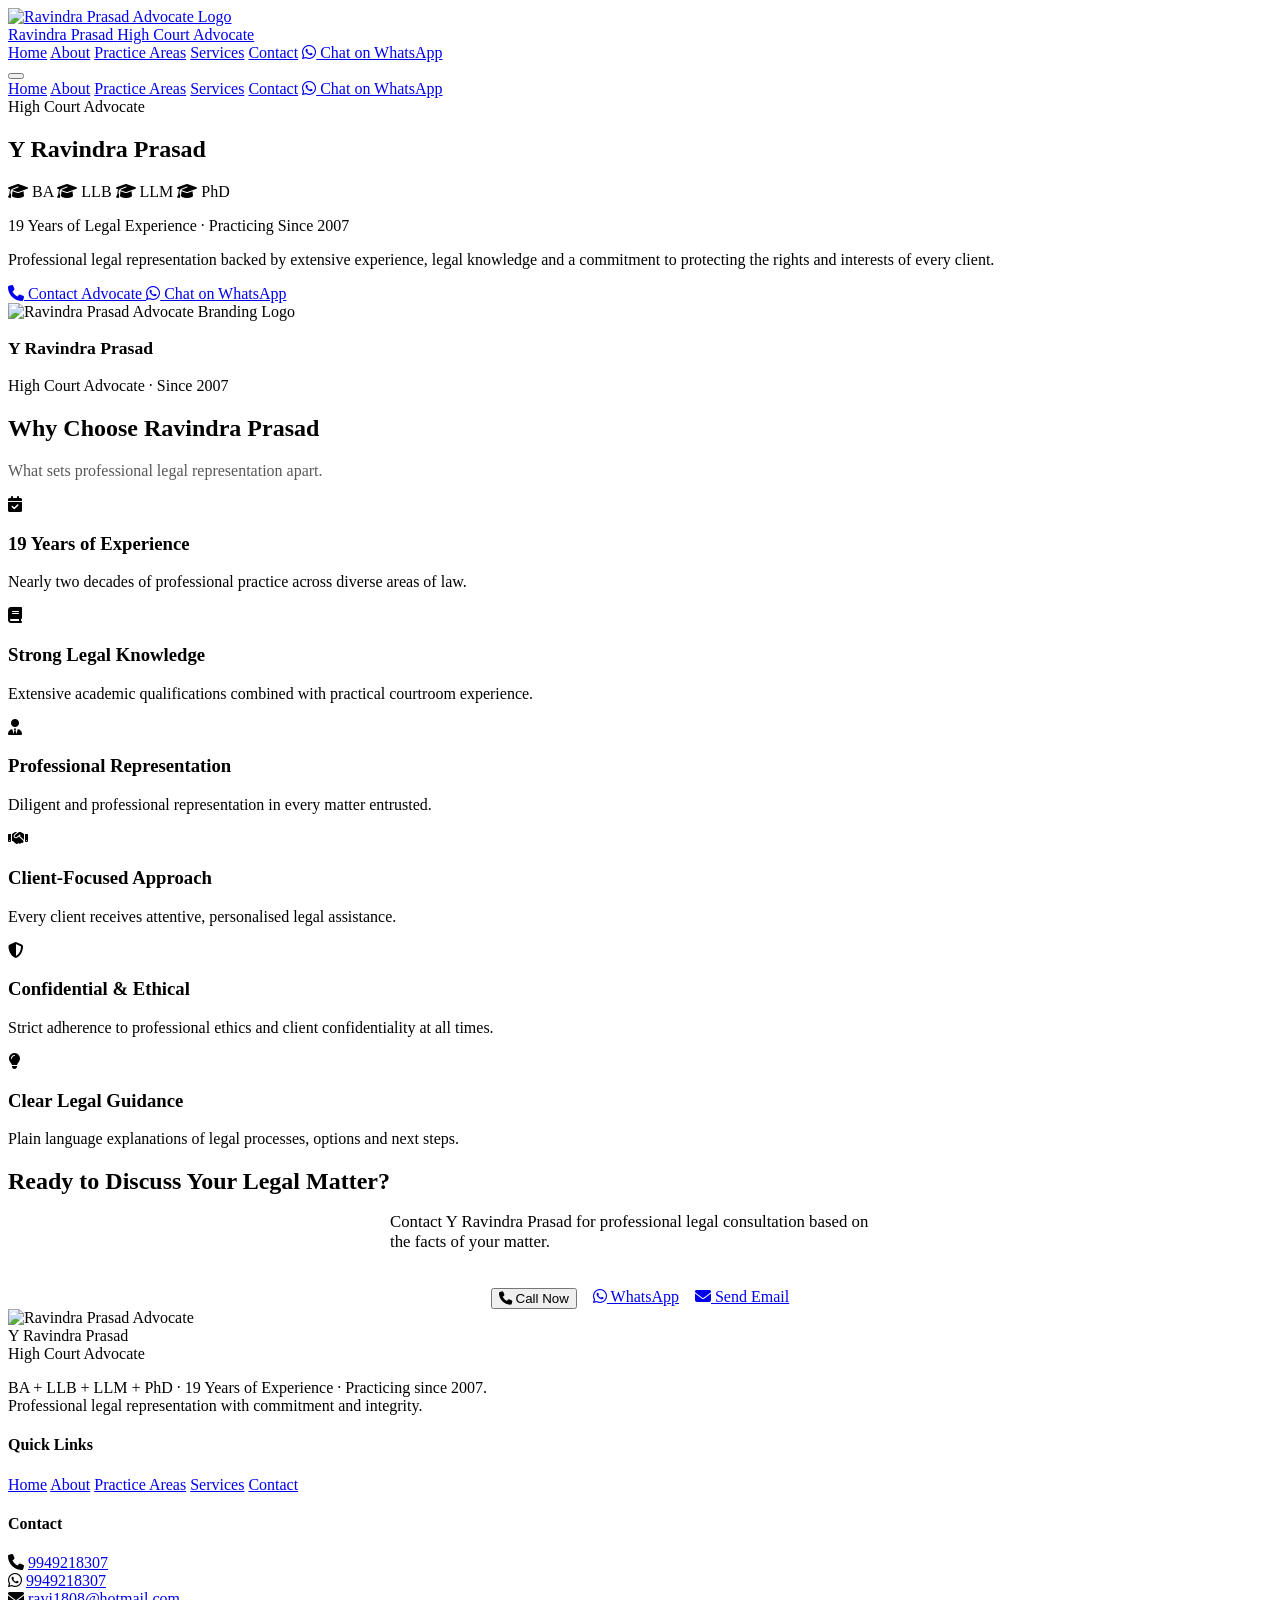
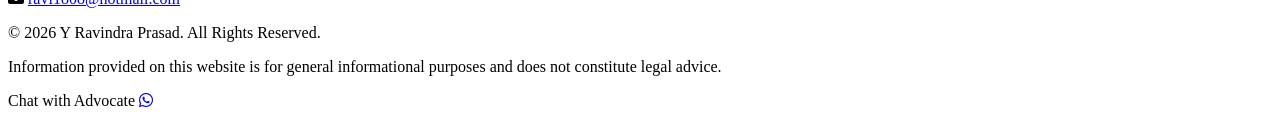
==== index.html @ c6a54601 "Add files via upload 1st build" ====
﻿<!DOCTYPE html>
<html lang="en">
<head>
    <meta charset="UTF-8">
    <meta name="viewport" content="width=device-width, initial-scale=1.0">
    <meta name="description" content="Y Ravindra Prasad, High Court Advocate with 19 years of legal experience and qualifications BA, LLB, LLM and PhD. Professional legal representation in Hyderabad.">
    <meta name="keywords" content="High Court Advocate, Ravindra Prasad, Legal Services, Hyderabad Advocate, LLM PhD Advocate">
    <meta property="og:title" content="Y Ravindra Prasad | High Court Advocate">
    <meta property="og:description" content="19 years of professional legal experience. BA + LLB + LLM + PhD. Practicing since 2007.">
    <meta property="og:type" content="website">
    <meta name="robots" content="index, follow">
    <link rel="canonical" href="/">
    <title>Y Ravindra Prasad | High Court Advocate</title>
    <!-- Font Awesome -->
    <link rel="stylesheet" href="https://cdnjs.cloudflare.com/ajax/libs/font-awesome/6.5.0/css/all.min.css" crossorigin="anonymous">
    <!-- Site CSS -->
    <link rel="stylesheet" href="css/site.css">
    <link rel="stylesheet" href="css/responsive.css">
</head>
<body>

<!-- ══ HEADER ══════════════════════════════════════════════════ -->
<header id="site-header" role="banner">
    <div class="header-inner">
        <a href="index.html" class="header-logo" aria-label="Ravindra Prasad Advocate Home">
            <img src="images/logo.jpg" alt="Ravindra Prasad Advocate Logo" width="52" height="52">
            <div class="header-logo-text">
                <span class="header-logo-name">Ravindra Prasad</span>
                <span class="header-logo-title">High Court Advocate</span>
            </div>
        </a>

        <nav class="header-nav" role="navigation" aria-label="Main navigation">
            <a href="index.html"          class="nav-link" id="nav-home">Home</a>
            <a href="about.html"          class="nav-link" id="nav-about">About</a>
            <a href="practice-areas.html" class="nav-link" id="nav-practice">Practice Areas</a>
            <a href="services.html"       class="nav-link" id="nav-services">Services</a>
            <a href="contact.html"        class="nav-link" id="nav-contact">Contact</a>
            <a href="https://wa.me/919949218307?text=Hello%20Y%20Ravindra%20Prasad%2C%20I%20would%20like%20to%20discuss%20a%20legal%20matter."
               target="_blank" rel="noopener noreferrer"
               class="btn-whatsapp-nav" aria-label="Chat on WhatsApp">
                <i class="fab fa-whatsapp" aria-hidden="true"></i> Chat on WhatsApp
            </a>
        </nav>

        <button class="hamburger" id="hamburger-btn" aria-label="Toggle mobile menu" aria-expanded="false" aria-controls="mobile-nav">
            <span></span><span></span><span></span>
        </button>
    </div>

    <nav id="mobile-nav" class="mobile-nav" aria-label="Mobile navigation" aria-hidden="true">
        <a href="index.html"          class="nav-link">Home</a>
        <a href="about.html"          class="nav-link">About</a>
        <a href="practice-areas.html" class="nav-link">Practice Areas</a>
        <a href="services.html"       class="nav-link">Services</a>
        <a href="contact.html"        class="nav-link">Contact</a>
        <a href="https://wa.me/919949218307?text=Hello%20Y%20Ravindra%20Prasad%2C%20I%20would%20like%20to%20discuss%20a%20legal%20matter."
           target="_blank" rel="noopener noreferrer"
           class="btn-whatsapp-nav" aria-label="Chat on WhatsApp">
            <i class="fab fa-whatsapp" aria-hidden="true"></i> Chat on WhatsApp
        </a>
    </nav>
</header>

<!-- ══ HERO ════════════════════════════════════════════════════ -->
<main>
<section id="hero" aria-labelledby="hero-heading">
    <div class="container">
        <div class="hero-inner">
            <!-- Left Content -->
            <div class="hero-content">
                <div class="hero-label" aria-hidden="true">
                    High Court Advocate
                </div>
                <h1 id="hero-heading" class="hero-name">
                    Y <span>Ravindra</span> Prasad
                </h1>
                <div class="hero-badges">
                    <span class="qual-badge"><i class="fa fa-graduation-cap" aria-hidden="true"></i> BA</span>
                    <span class="qual-badge"><i class="fa fa-graduation-cap" aria-hidden="true"></i> LLB</span>
                    <span class="qual-badge"><i class="fa fa-graduation-cap" aria-hidden="true"></i> LLM</span>
                    <span class="qual-badge"><i class="fa fa-graduation-cap" aria-hidden="true"></i> PhD</span>
                </div>
                <p class="hero-exp">19 Years of Legal Experience · Practicing Since 2007</p>
                <p class="hero-desc">
                    Professional legal representation backed by extensive experience, legal knowledge
                    and a commitment to protecting the rights and interests of every client.
                </p>
                <div class="hero-actions">
                    <a href="contact.html" class="btn btn-gold" id="hero-contact-btn">
                        <i class="fa fa-phone" aria-hidden="true"></i> Contact Advocate
                    </a>
                    <a href="https://wa.me/919949218307?text=Hello%20Y%20Ravindra%20Prasad%2C%20I%20would%20like%20to%20discuss%20a%20legal%20matter."
                       target="_blank" rel="noopener noreferrer"
                       class="btn btn-whatsapp" id="hero-wa-btn"
                       aria-label="Chat with advocate on WhatsApp">
                        <i class="fab fa-whatsapp" aria-hidden="true"></i> Chat on WhatsApp
                    </a>
                </div>
            </div>

            <!-- Right Logo Card -->
            <div class="hero-logo-card" aria-hidden="true">
                <img src="images/logo.jpg" alt="Ravindra Prasad Advocate Branding Logo" width="300" height="300">
                <p class="text-gold" style="font-family:var(--font-heading);font-size:1.1rem;font-weight:600;">Y Ravindra Prasad</p>
                <p class="hero-logo-since">High Court Advocate · Since 2007</p>
            </div>
        </div>
    </div>
</section>

<!-- ══ WHY CHOOSE ══════════════════════════════════════════════ -->
<section class="section section-navy" aria-labelledby="why-heading-home">
    <div class="container">
        <div class="section-header fade-up">
            <h2 id="why-heading-home" class="text-gold">Why Choose Ravindra Prasad</h2>
            <div class="gold-line"></div>
            <p class="text-white" style="opacity:0.65;">What sets professional legal representation apart.</p>
        </div>
        <div class="why-grid">
            <div class="why-item fade-up">
                <div class="why-icon"><i class="fa fa-calendar-check" aria-hidden="true"></i></div>
                <h3 class="why-title">19 Years of Experience</h3>
                <p class="why-desc">Nearly two decades of professional practice across diverse areas of law.</p>
            </div>
            <div class="why-item fade-up">
                <div class="why-icon"><i class="fa fa-book" aria-hidden="true"></i></div>
                <h3 class="why-title">Strong Legal Knowledge</h3>
                <p class="why-desc">Extensive academic qualifications combined with practical courtroom experience.</p>
            </div>
            <div class="why-item fade-up">
                <div class="why-icon"><i class="fa fa-user-tie" aria-hidden="true"></i></div>
                <h3 class="why-title">Professional Representation</h3>
                <p class="why-desc">Diligent and professional representation in every matter entrusted.</p>
            </div>
            <div class="why-item fade-up">
                <div class="why-icon"><i class="fa fa-handshake" aria-hidden="true"></i></div>
                <h3 class="why-title">Client-Focused Approach</h3>
                <p class="why-desc">Every client receives attentive, personalised legal assistance.</p>
            </div>
            <div class="why-item fade-up">
                <div class="why-icon"><i class="fa fa-shield-halved" aria-hidden="true"></i></div>
                <h3 class="why-title">Confidential & Ethical</h3>
                <p class="why-desc">Strict adherence to professional ethics and client confidentiality at all times.</p>
            </div>
            <div class="why-item fade-up">
                <div class="why-icon"><i class="fa fa-lightbulb" aria-hidden="true"></i></div>
                <h3 class="why-title">Clear Legal Guidance</h3>
                <p class="why-desc">Plain language explanations of legal processes, options and next steps.</p>
            </div>
        </div>
    </div>
</section>

<!-- ══ CTA ══════════════════════════════════════════════════════ -->
<section class="section section-white" aria-label="Contact call-to-action">
    <div class="container text-center fade-up">
        <h2 class="heading-lg" style="font-family:var(--font-heading);margin-bottom:16px;">
            Ready to Discuss Your <span class="text-gold">Legal Matter?</span>
        </h2>
        <p style="color:var(--text-muted);font-size:1.05rem;margin-bottom:36px;max-width:500px;margin-left:auto;margin-right:auto;">
            Contact Y Ravindra Prasad for professional legal consultation based on the facts of your matter.
        </p>
        <div style="display:flex;gap:16px;justify-content:center;flex-wrap:wrap;">
            <button class="btn btn-gold" id="home-call-btn" onclick="this.innerHTML='<i class=\'fa fa-phone\' aria-hidden=\'true\'></i> 9949218307'; if(window.innerWidth <= 768) window.location.href='tel:+919949218307';">
                <i class="fa fa-phone" aria-hidden="true"></i> Call Now
            </button>
            <a href="https://wa.me/919949218307?text=Hello%20Y%20Ravindra%20Prasad%2C%20I%20would%20like%20to%20discuss%20a%20legal%20matter."
               target="_blank" rel="noopener noreferrer"
               class="btn btn-whatsapp" id="home-wa-cta-btn" aria-label="WhatsApp the advocate">
                <i class="fab fa-whatsapp" aria-hidden="true"></i> WhatsApp
            </a>
            <a href="mailto:ravi1808@hotmail.com" class="btn btn-outline-gold" id="home-email-btn">
                <i class="fa fa-envelope" aria-hidden="true"></i> Send Email
            </a>
        </div>
    </div>
</section>
</main>

<!-- ══ FOOTER ═══════════════════════════════════════════════════ -->
<footer id="site-footer" role="contentinfo">
    <div class="container">
        <div class="footer-grid">
            <div class="footer-brand">
                <div class="footer-logo">
                    <img src="images/logo.jpg" alt="Ravindra Prasad Advocate" width="48" height="48">
                    <div>
                        <div class="footer-logo-name">Y Ravindra Prasad</div>
                        <div class="footer-logo-title">High Court Advocate</div>
                    </div>
                </div>
                <p class="footer-desc">
                    BA + LLB + LLM + PhD · 19 Years of Experience · Practicing since 2007.<br>
                    Professional legal representation with commitment and integrity.
                </p>
                
            </div>

            

                        <div class="footer-col">
                <h4>Quick Links</h4>
                <nav class="footer-links" aria-label="Footer navigation">
                    <a href="index.html">Home</a>
                    <a href="about.html">About</a>
                    <a href="practice-areas.html">Practice Areas</a>
                    <a href="services.html">Services</a>
                    <a href="contact.html">Contact</a>
                </nav>
            </div>
<div class="footer-col">
                <h4>Contact</h4>
                <div class="footer-contact-items">
                    <div class="footer-contact-item">
                        <i class="fa fa-phone" aria-hidden="true"></i>
                        <a href="tel:+919949218307">9949218307</a>
                    </div>
                    <div class="footer-contact-item">
                        <i class="fab fa-whatsapp" aria-hidden="true"></i>
                        <a href="https://wa.me/919949218307" target="_blank" rel="noopener noreferrer">9949218307</a>
                    </div>
                    <div class="footer-contact-item">
                        <i class="fa fa-envelope" aria-hidden="true"></i>
                        <a href="mailto:ravi1808@hotmail.com">ravi1808@hotmail.com</a>
                    </div>
                </div>
            </div>
        </div>

        <div class="footer-bottom">
            <p class="footer-copy">&copy; 2026 Y Ravindra Prasad. All Rights Reserved.</p>
            <p class="footer-legal">
                Information provided on this website is for general informational purposes and does not constitute legal advice.
            </p>
        </div>
    </div>
</footer>

<!-- ══ FLOATING WHATSAPP ════════════════════════════════════════ -->
<div id="float-wa" aria-label="WhatsApp quick contact">
    <span class="float-wa-tooltip">Chat with Advocate</span>
    <a href="https://wa.me/919949218307?text=Hello%20Y%20Ravindra%20Prasad%2C%20I%20would%20like%20to%20discuss%20a%20legal%20matter."
       target="_blank" rel="noopener noreferrer"
       class="float-wa-btn" id="float-wa-btn"
       aria-label="Open WhatsApp to contact Ravindra Prasad">
        <i class="fab fa-whatsapp" aria-hidden="true"></i>
    </a>
</div>

<!-- Scripts -->
<script src="https://code.jquery.com/jquery-3.7.1.min.js" crossorigin="anonymous"></script>
<script src="js/navigation.js"></script>
<script src="js/site.js"></script>
</body>
</html>
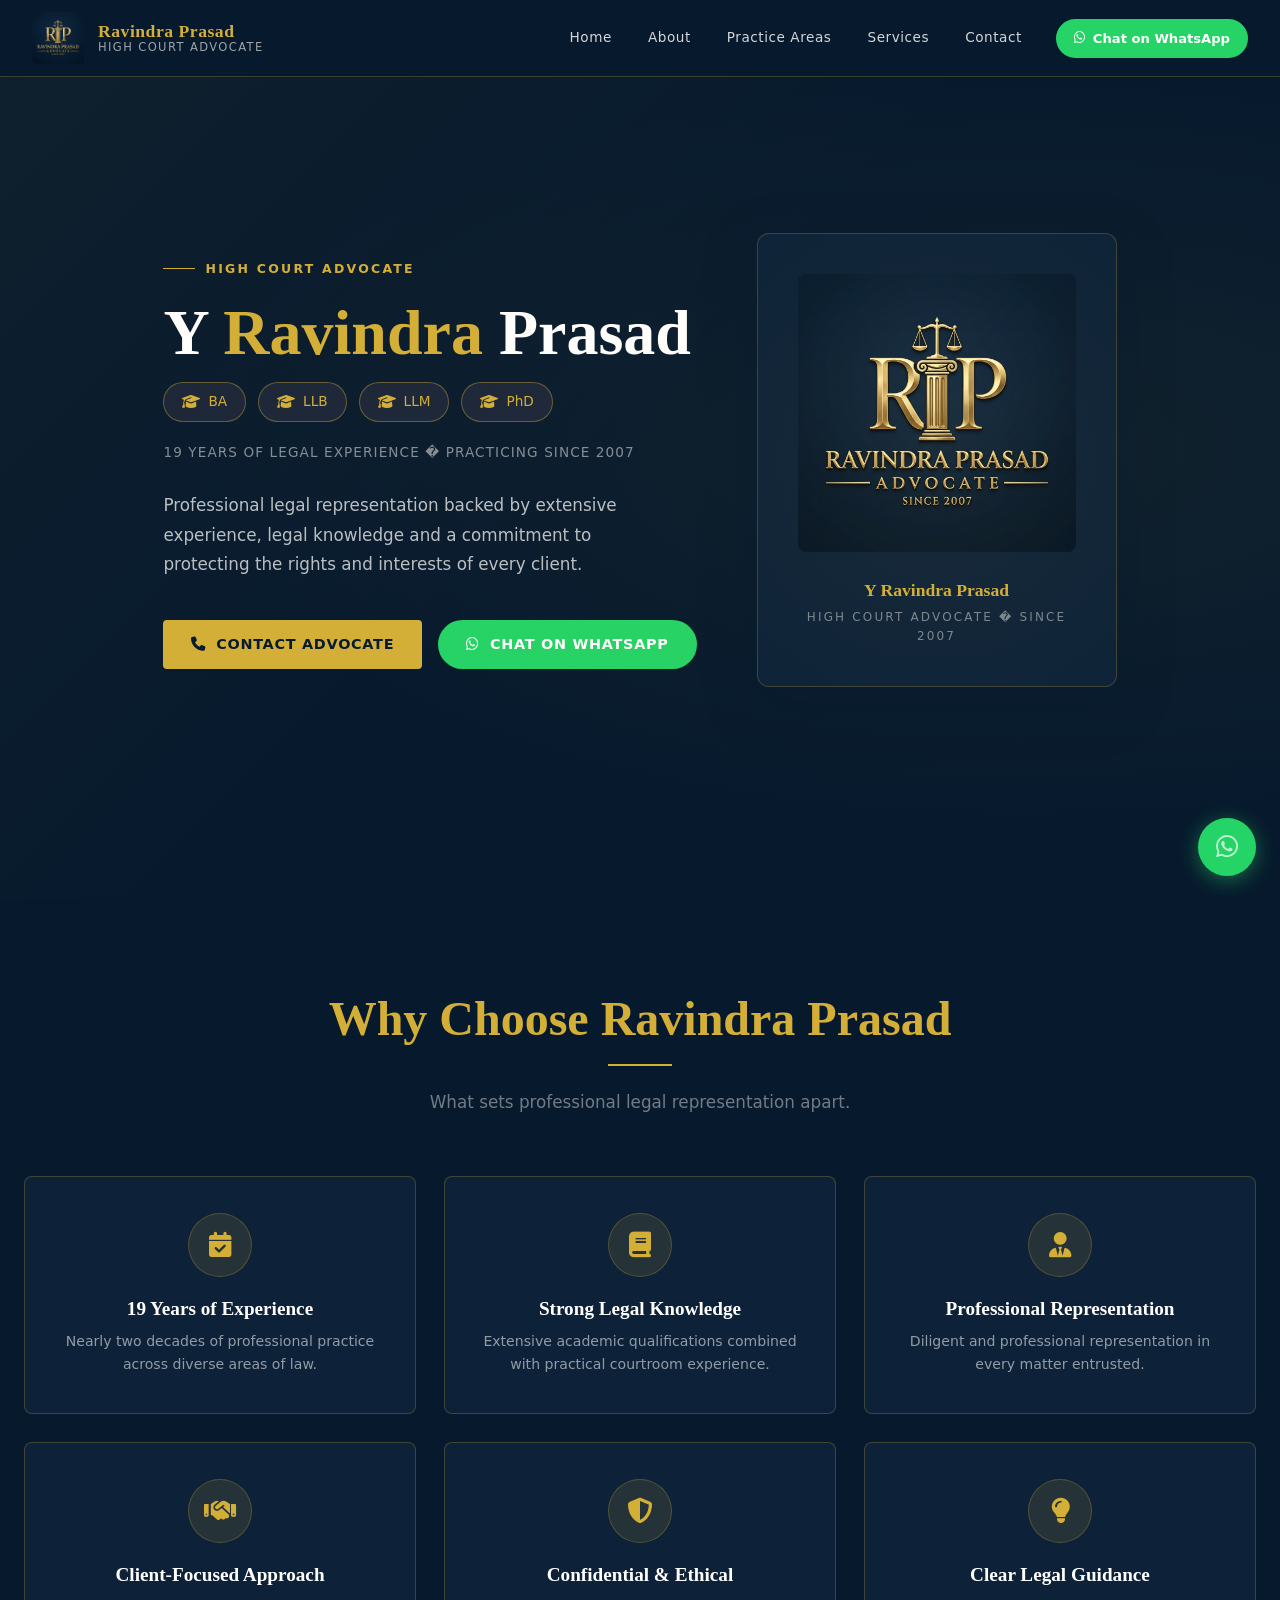
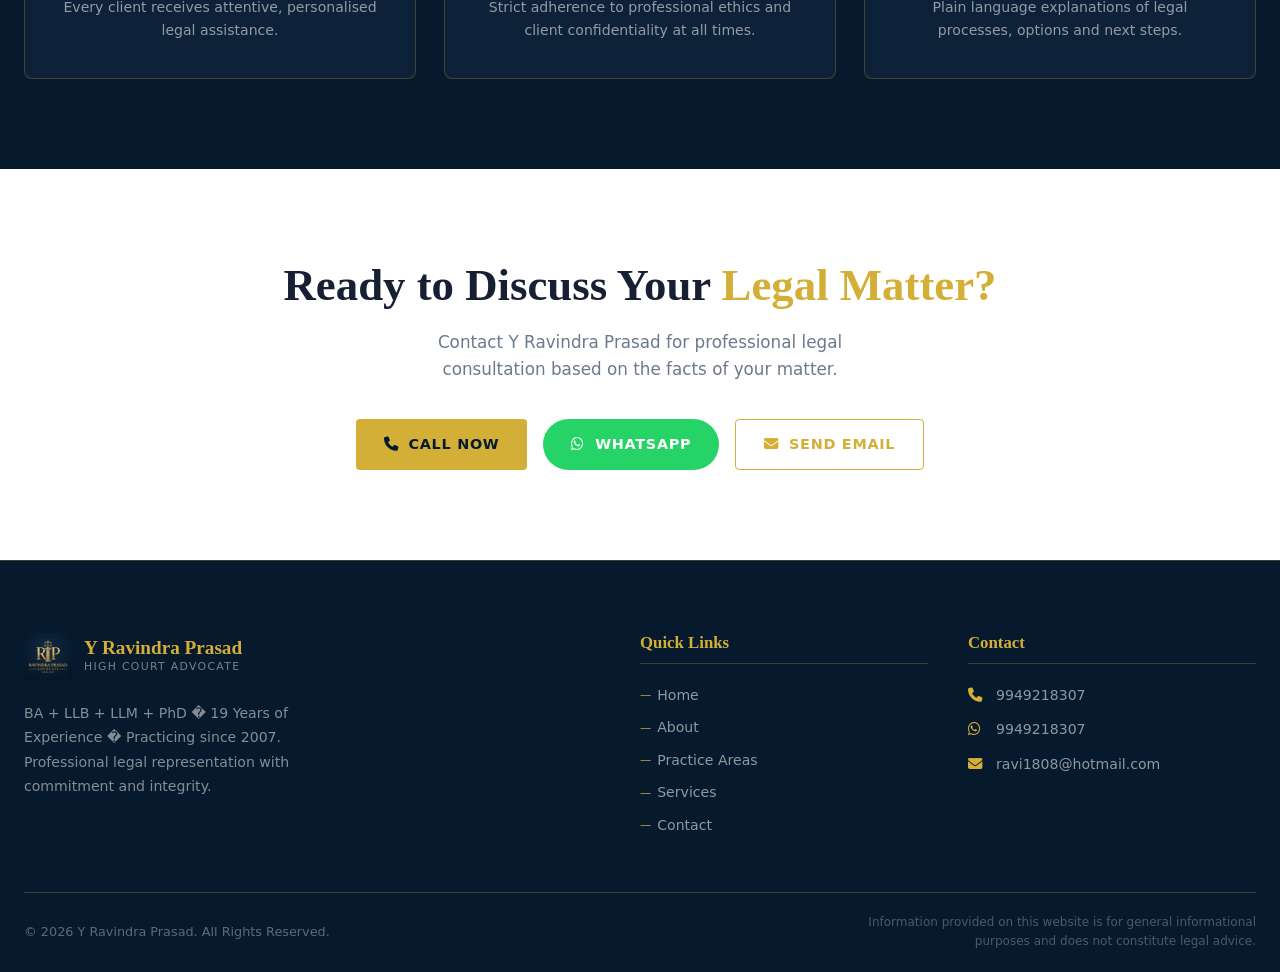
==== commit 7d62b51b: "Add files via upload cleared folder structure" ====
--- a/index.html
+++ b/index.html
@@ -1,4 +1,4 @@
-﻿<!DOCTYPE html>
+<!DOCTYPE html>
 <html lang="en">
 <head>
     <meta charset="UTF-8">
@@ -14,16 +14,16 @@
     <!-- Font Awesome -->
     <link rel="stylesheet" href="https://cdnjs.cloudflare.com/ajax/libs/font-awesome/6.5.0/css/all.min.css" crossorigin="anonymous">
     <!-- Site CSS -->
-    <link rel="stylesheet" href="css/site.css">
-    <link rel="stylesheet" href="css/responsive.css">
+    <link rel="stylesheet" href="./site.css">
+    <link rel="stylesheet" href="./responsive.css">
 </head>
 <body>
 
-<!-- ══ HEADER ══════════════════════════════════════════════════ -->
+<!-- -- HEADER -------------------------------------------------- -->
 <header id="site-header" role="banner">
     <div class="header-inner">
-        <a href="index.html" class="header-logo" aria-label="Ravindra Prasad Advocate Home">
-            <img src="images/logo.jpg" alt="Ravindra Prasad Advocate Logo" width="52" height="52">
+        <a href="./index.html" class="header-logo" aria-label="Ravindra Prasad Advocate Home">
+            <img src="./logo.jpg" alt="Ravindra Prasad Advocate Logo" width="52" height="52">
             <div class="header-logo-text">
                 <span class="header-logo-name">Ravindra Prasad</span>
                 <span class="header-logo-title">High Court Advocate</span>
@@ -31,11 +31,11 @@
         </a>
 
         <nav class="header-nav" role="navigation" aria-label="Main navigation">
-            <a href="index.html"          class="nav-link" id="nav-home">Home</a>
-            <a href="about.html"          class="nav-link" id="nav-about">About</a>
-            <a href="practice-areas.html" class="nav-link" id="nav-practice">Practice Areas</a>
-            <a href="services.html"       class="nav-link" id="nav-services">Services</a>
-            <a href="contact.html"        class="nav-link" id="nav-contact">Contact</a>
+            <a href="./index.html"          class="nav-link" id="nav-home">Home</a>
+            <a href="./about.html"          class="nav-link" id="nav-about">About</a>
+            <a href="./practice-areas.html" class="nav-link" id="nav-practice">Practice Areas</a>
+            <a href="./services.html"       class="nav-link" id="nav-services">Services</a>
+            <a href="./contact.html"        class="nav-link" id="nav-contact">Contact</a>
             <a href="https://wa.me/919949218307?text=Hello%20Y%20Ravindra%20Prasad%2C%20I%20would%20like%20to%20discuss%20a%20legal%20matter."
                target="_blank" rel="noopener noreferrer"
                class="btn-whatsapp-nav" aria-label="Chat on WhatsApp">
@@ -49,11 +49,11 @@
     </div>
 
     <nav id="mobile-nav" class="mobile-nav" aria-label="Mobile navigation" aria-hidden="true">
-        <a href="index.html"          class="nav-link">Home</a>
-        <a href="about.html"          class="nav-link">About</a>
-        <a href="practice-areas.html" class="nav-link">Practice Areas</a>
-        <a href="services.html"       class="nav-link">Services</a>
-        <a href="contact.html"        class="nav-link">Contact</a>
+        <a href="./index.html"          class="nav-link">Home</a>
+        <a href="./about.html"          class="nav-link">About</a>
+        <a href="./practice-areas.html" class="nav-link">Practice Areas</a>
+        <a href="./services.html"       class="nav-link">Services</a>
+        <a href="./contact.html"        class="nav-link">Contact</a>
         <a href="https://wa.me/919949218307?text=Hello%20Y%20Ravindra%20Prasad%2C%20I%20would%20like%20to%20discuss%20a%20legal%20matter."
            target="_blank" rel="noopener noreferrer"
            class="btn-whatsapp-nav" aria-label="Chat on WhatsApp">
@@ -62,7 +62,7 @@
     </nav>
 </header>
 
-<!-- ══ HERO ════════════════════════════════════════════════════ -->
+<!-- -- HERO ---------------------------------------------------- -->
 <main>
 <section id="hero" aria-labelledby="hero-heading">
     <div class="container">
@@ -81,13 +81,13 @@
                     <span class="qual-badge"><i class="fa fa-graduation-cap" aria-hidden="true"></i> LLM</span>
                     <span class="qual-badge"><i class="fa fa-graduation-cap" aria-hidden="true"></i> PhD</span>
                 </div>
-                <p class="hero-exp">19 Years of Legal Experience · Practicing Since 2007</p>
+                <p class="hero-exp">19 Years of Legal Experience � Practicing Since 2007</p>
                 <p class="hero-desc">
                     Professional legal representation backed by extensive experience, legal knowledge
                     and a commitment to protecting the rights and interests of every client.
                 </p>
                 <div class="hero-actions">
-                    <a href="contact.html" class="btn btn-gold" id="hero-contact-btn">
+                    <a href="./contact.html" class="btn btn-gold" id="hero-contact-btn">
                         <i class="fa fa-phone" aria-hidden="true"></i> Contact Advocate
                     </a>
                     <a href="https://wa.me/919949218307?text=Hello%20Y%20Ravindra%20Prasad%2C%20I%20would%20like%20to%20discuss%20a%20legal%20matter."
@@ -101,15 +101,15 @@
 
             <!-- Right Logo Card -->
             <div class="hero-logo-card" aria-hidden="true">
-                <img src="images/logo.jpg" alt="Ravindra Prasad Advocate Branding Logo" width="300" height="300">
+                <img src="./logo.jpg" alt="Ravindra Prasad Advocate Branding Logo" width="300" height="300">
                 <p class="text-gold" style="font-family:var(--font-heading);font-size:1.1rem;font-weight:600;">Y Ravindra Prasad</p>
-                <p class="hero-logo-since">High Court Advocate · Since 2007</p>
+                <p class="hero-logo-since">High Court Advocate � Since 2007</p>
             </div>
         </div>
     </div>
 </section>
 
-<!-- ══ WHY CHOOSE ══════════════════════════════════════════════ -->
+<!-- -- WHY CHOOSE ---------------------------------------------- -->
 <section class="section section-navy" aria-labelledby="why-heading-home">
     <div class="container">
         <div class="section-header fade-up">
@@ -152,7 +152,7 @@
     </div>
 </section>
 
-<!-- ══ CTA ══════════════════════════════════════════════════════ -->
+<!-- -- CTA ------------------------------------------------------ -->
 <section class="section section-white" aria-label="Contact call-to-action">
     <div class="container text-center fade-up">
         <h2 class="heading-lg" style="font-family:var(--font-heading);margin-bottom:16px;">
@@ -178,20 +178,20 @@
 </section>
 </main>
 
-<!-- ══ FOOTER ═══════════════════════════════════════════════════ -->
+<!-- -- FOOTER --------------------------------------------------- -->
 <footer id="site-footer" role="contentinfo">
     <div class="container">
         <div class="footer-grid">
             <div class="footer-brand">
                 <div class="footer-logo">
-                    <img src="images/logo.jpg" alt="Ravindra Prasad Advocate" width="48" height="48">
+                    <img src="./logo.jpg" alt="Ravindra Prasad Advocate" width="48" height="48">
                     <div>
                         <div class="footer-logo-name">Y Ravindra Prasad</div>
                         <div class="footer-logo-title">High Court Advocate</div>
                     </div>
                 </div>
                 <p class="footer-desc">
-                    BA + LLB + LLM + PhD · 19 Years of Experience · Practicing since 2007.<br>
+                    BA + LLB + LLM + PhD � 19 Years of Experience � Practicing since 2007.<br>
                     Professional legal representation with commitment and integrity.
                 </p>
                 
@@ -202,11 +202,11 @@
                         <div class="footer-col">
                 <h4>Quick Links</h4>
                 <nav class="footer-links" aria-label="Footer navigation">
-                    <a href="index.html">Home</a>
-                    <a href="about.html">About</a>
-                    <a href="practice-areas.html">Practice Areas</a>
-                    <a href="services.html">Services</a>
-                    <a href="contact.html">Contact</a>
+                    <a href="./index.html">Home</a>
+                    <a href="./about.html">About</a>
+                    <a href="./practice-areas.html">Practice Areas</a>
+                    <a href="./services.html">Services</a>
+                    <a href="./contact.html">Contact</a>
                 </nav>
             </div>
 <div class="footer-col">
@@ -237,7 +237,7 @@
     </div>
 </footer>
 
-<!-- ══ FLOATING WHATSAPP ════════════════════════════════════════ -->
+<!-- -- FLOATING WHATSAPP ---------------------------------------- -->
 <div id="float-wa" aria-label="WhatsApp quick contact">
     <span class="float-wa-tooltip">Chat with Advocate</span>
     <a href="https://wa.me/919949218307?text=Hello%20Y%20Ravindra%20Prasad%2C%20I%20would%20like%20to%20discuss%20a%20legal%20matter."
@@ -250,7 +250,7 @@
 
 <!-- Scripts -->
 <script src="https://code.jquery.com/jquery-3.7.1.min.js" crossorigin="anonymous"></script>
-<script src="js/navigation.js"></script>
-<script src="js/site.js"></script>
+<script src="./navigation.js"></script>
+<script src="./site.js"></script>
 </body>
 </html>
--- a/site.css
+++ b/site.css
@@ -0,0 +1,1111 @@
+/* ================================================================
+   RAVINDRA PRASAD – HIGH COURT ADVOCATE
+   site.css – Core Design System
+   ================================================================ */
+
+/* ── Google Fonts ─────────────────────────────────────────────── */
+@import url('https://fonts.googleapis.com/css2?family=Cormorant+Garamond:ital,wght@0,300;0,400;0,500;0,600;0,700;1,400;1,600&family=Inter:wght@300;400;500;600;700&display=swap');
+
+/* ── CSS Custom Properties (Design Tokens) ───────────────────── */
+:root {
+    --navy:          #071A2D;
+    --navy-mid:      #0B1F33;
+    --navy-light:    #102A43;
+    --navy-card:     #0D2238;
+    --gold:          #D4AF37;
+    --gold-light:    #E6C766;
+    --gold-dim:      #B8962E;
+    --gold-pale:     rgba(212,175,55,0.12);
+    --white:         #FFFFFF;
+    --off-white:     #F7F8FA;
+    --text-dark:     #172033;
+    --text-mid:      #3A4A5C;
+    --text-muted:    #6B7A8D;
+    --border-gold:   rgba(212,175,55,0.25);
+    --border-light:  rgba(255,255,255,0.08);
+    --shadow-sm:     0 2px 12px rgba(7,26,45,0.15);
+    --shadow-md:     0 8px 32px rgba(7,26,45,0.22);
+    --shadow-lg:     0 16px 56px rgba(7,26,45,0.30);
+    --radius-sm:     4px;
+    --radius-md:     8px;
+    --radius-lg:     12px;
+    --transition:    all 0.3s cubic-bezier(0.4,0,0.2,1);
+    --font-heading:  'Cormorant Garamond', Georgia, serif;
+    --font-body:     'Inter', system-ui, sans-serif;
+}
+
+/* ── Reset & Base ─────────────────────────────────────────────── */
+*, *::before, *::after { box-sizing: border-box; margin: 0; padding: 0; }
+
+html { scroll-behavior: smooth; font-size: 16px; }
+
+body {
+    font-family: var(--font-body);
+    color: var(--text-dark);
+    background: var(--off-white);
+    line-height: 1.6;
+    -webkit-font-smoothing: antialiased;
+}
+
+img { max-width: 100%; height: auto; display: block; }
+a { text-decoration: none; color: inherit; }
+ul { list-style: none; }
+
+/* ── Typography ───────────────────────────────────────────────── */
+h1, h2, h3, h4, h5 { font-family: var(--font-heading); line-height: 1.2; }
+
+.heading-xl  { font-size: clamp(2.2rem, 4.5vw, 3.6rem); font-weight: 600; }
+.heading-lg  { font-size: clamp(1.8rem, 3.5vw, 2.8rem); font-weight: 600; }
+.heading-md  { font-size: clamp(1.4rem, 2.5vw, 2rem);   font-weight: 500; }
+.heading-sm  { font-size: 1.25rem; font-weight: 600; }
+
+.text-gold   { color: var(--gold); }
+.text-white  { color: var(--white); }
+.text-muted  { color: var(--text-muted); }
+.text-center { text-align: center; }
+
+/* ── Section Utilities ────────────────────────────────────────── */
+.section { padding: 90px 0; }
+.section-navy { background: var(--navy); color: var(--white); }
+.section-white { background: var(--white); }
+.section-off  { background: var(--off-white); }
+
+.container {
+    max-width: 1200px;
+    margin: 0 auto;
+    padding: 0 24px;
+}
+
+.section-header {
+    text-align: center;
+    margin-bottom: 60px;
+}
+.section-header h2 {
+    font-family: var(--font-heading);
+    font-size: clamp(2rem, 4vw, 3rem);
+    font-weight: 600;
+}
+.section-header .gold-line {
+    display: inline-block;
+    width: 64px;
+    height: 2px;
+    background: var(--gold);
+    margin: 16px auto;
+}
+.section-header p {
+    font-size: 1.05rem;
+    color: var(--text-muted);
+    max-width: 560px;
+    margin: 0 auto;
+}
+.section-navy .section-header p { color: rgba(255,255,255,0.65); }
+
+/* ── HEADER ───────────────────────────────────────────────────── */
+#site-header {
+    position: fixed;
+    top: 0; left: 0; right: 0;
+    z-index: 1000;
+    background: var(--navy);
+    border-bottom: 1px solid var(--border-gold);
+    transition: var(--transition);
+}
+#site-header.scrolled {
+    background: rgba(7,26,45,0.97);
+    backdrop-filter: blur(12px);
+    box-shadow: var(--shadow-md);
+}
+
+.header-inner {
+    display: flex;
+    align-items: center;
+    justify-content: space-between;
+    height: 76px;
+    padding: 0 32px;
+    max-width: 1280px;
+    margin: 0 auto;
+}
+
+/* Logo */
+.header-logo {
+    display: flex;
+    align-items: center;
+    gap: 14px;
+    text-decoration: none;
+    flex-shrink: 0;
+}
+.header-logo img {
+    height: 52px;
+    width: auto;
+    object-fit: contain;
+    border-radius: var(--radius-sm);
+}
+.header-logo-text { display: flex; flex-direction: column; line-height: 1.1; }
+.header-logo-name {
+    font-family: var(--font-heading);
+    font-size: 1.1rem;
+    font-weight: 600;
+    color: var(--gold);
+    letter-spacing: 0.03em;
+}
+.header-logo-title {
+    font-size: 0.72rem;
+    color: rgba(255,255,255,0.6);
+    letter-spacing: 0.12em;
+    text-transform: uppercase;
+}
+
+/* Navigation */
+.header-nav { display: flex; align-items: center; gap: 8px; }
+.nav-link {
+    font-size: 0.85rem;
+    font-weight: 500;
+    color: rgba(255,255,255,0.82);
+    padding: 8px 14px;
+    border-radius: var(--radius-sm);
+    letter-spacing: 0.04em;
+    transition: var(--transition);
+    position: relative;
+}
+.nav-link::after {
+    content: '';
+    position: absolute;
+    bottom: 2px; left: 14px; right: 14px;
+    height: 1.5px;
+    background: var(--gold);
+    transform: scaleX(0);
+    transition: transform 0.25s ease;
+}
+.nav-link:hover, .nav-link.active { color: var(--gold); }
+.nav-link:hover::after, .nav-link.active::after { transform: scaleX(1); }
+
+/* WhatsApp Button */
+.btn-whatsapp-nav {
+    display: flex;
+    align-items: center;
+    gap: 8px;
+    background: #25D366;
+    color: var(--white);
+    padding: 9px 18px;
+    border-radius: 50px;
+    font-size: 0.82rem;
+    font-weight: 600;
+    margin-left: 12px;
+    transition: var(--transition);
+    white-space: nowrap;
+}
+.btn-whatsapp-nav:hover { background: #20ba58; transform: translateY(-1px); box-shadow: 0 4px 16px rgba(37,211,102,0.4); }
+
+/* Hamburger */
+.hamburger {
+    display: none;
+    flex-direction: column;
+    gap: 5px;
+    cursor: pointer;
+    padding: 8px;
+    background: none;
+    border: none;
+}
+.hamburger span {
+    display: block;
+    width: 24px;
+    height: 2px;
+    background: var(--gold);
+    border-radius: 2px;
+    transition: var(--transition);
+}
+.hamburger.open span:nth-child(1) { transform: rotate(45deg) translate(5px, 5px); }
+.hamburger.open span:nth-child(2) { opacity: 0; }
+.hamburger.open span:nth-child(3) { transform: rotate(-45deg) translate(5px, -5px); }
+
+/* Mobile Nav */
+.mobile-nav {
+    display: none;
+    flex-direction: column;
+    background: var(--navy-mid);
+    padding: 16px 24px 24px;
+    border-top: 1px solid var(--border-gold);
+}
+.mobile-nav.open { display: flex; }
+.mobile-nav .nav-link { padding: 12px 0; border-bottom: 1px solid var(--border-light); border-radius: 0; }
+.mobile-nav .nav-link::after { display: none; }
+.mobile-nav .btn-whatsapp-nav { margin: 16px 0 0; justify-content: center; }
+
+/* Page spacer */
+.page-top { padding-top: 76px; }
+
+/* ── BUTTONS ──────────────────────────────────────────────────── */
+.btn {
+    display: inline-flex;
+    align-items: center;
+    gap: 10px;
+    padding: 13px 28px;
+    border-radius: var(--radius-sm);
+    font-family: var(--font-body);
+    font-size: 0.9rem;
+    font-weight: 600;
+    letter-spacing: 0.05em;
+    text-transform: uppercase;
+    cursor: pointer;
+    border: none;
+    transition: var(--transition);
+}
+.btn-gold {
+    background: var(--gold);
+    color: var(--navy);
+}
+.btn-gold:hover {
+    background: var(--gold-light);
+    transform: translateY(-2px);
+    box-shadow: 0 8px 24px rgba(212,175,55,0.35);
+}
+.btn-outline-gold {
+    background: transparent;
+    color: var(--gold);
+    border: 1.5px solid var(--gold);
+}
+.btn-outline-gold:hover {
+    background: var(--gold-pale);
+    transform: translateY(-2px);
+}
+.btn-outline-white {
+    background: transparent;
+    color: var(--white);
+    border: 1.5px solid rgba(255,255,255,0.5);
+}
+.btn-outline-white:hover {
+    border-color: var(--gold);
+    color: var(--gold);
+}
+.btn-whatsapp {
+    background: #25D366;
+    color: var(--white);
+    border-radius: 50px;
+}
+.btn-whatsapp:hover {
+    background: #20ba58;
+    transform: translateY(-2px);
+    box-shadow: 0 6px 20px rgba(37,211,102,0.4);
+}
+
+/* ── HERO (HOME) ──────────────────────────────────────────────── */
+#hero {
+    background: var(--navy);
+    min-height: 100vh;
+    display: flex;
+    align-items: center;
+    position: relative;
+    overflow: hidden;
+}
+
+/* Subtle gold decorative lines */
+#hero::before {
+    content: '';
+    position: absolute;
+    top: 0; right: 0; bottom: 0; left: 0;
+    background:
+        linear-gradient(135deg, rgba(212,175,55,0.04) 0%, transparent 50%),
+        radial-gradient(ellipse at 80% 50%, rgba(212,175,55,0.05) 0%, transparent 60%);
+    pointer-events: none;
+}
+
+.hero-inner {
+    display: grid;
+    grid-template-columns: 1fr 420px;
+    gap: 80px;
+    align-items: center;
+    padding: 100px 0 80px;
+}
+
+.hero-label {
+    display: inline-flex;
+    align-items: center;
+    gap: 10px;
+    font-size: 0.78rem;
+    font-weight: 600;
+    letter-spacing: 0.18em;
+    text-transform: uppercase;
+    color: var(--gold);
+    margin-bottom: 20px;
+}
+.hero-label::before {
+    content: '';
+    display: block;
+    width: 32px;
+    height: 1.5px;
+    background: var(--gold);
+}
+
+.hero-name {
+    font-family: var(--font-heading);
+    font-size: clamp(2.8rem, 5vw, 4.2rem);
+    font-weight: 700;
+    color: var(--white);
+    line-height: 1.05;
+    margin-bottom: 16px;
+}
+.hero-name span { color: var(--gold); }
+
+.hero-quals {
+    font-family: var(--font-heading);
+    font-size: 1.1rem;
+    color: var(--gold-light);
+    letter-spacing: 0.1em;
+    margin-bottom: 8px;
+}
+
+.hero-exp {
+    font-size: 0.85rem;
+    color: rgba(255,255,255,0.5);
+    letter-spacing: 0.08em;
+    text-transform: uppercase;
+    margin-bottom: 28px;
+}
+
+.hero-desc {
+    font-size: 1.05rem;
+    color: rgba(255,255,255,0.72);
+    max-width: 500px;
+    line-height: 1.75;
+    margin-bottom: 40px;
+}
+
+.hero-actions { display: flex; gap: 16px; flex-wrap: wrap; }
+
+/* Logo Card */
+.hero-logo-card {
+    background: var(--navy-card);
+    border: 1px solid var(--border-gold);
+    border-radius: var(--radius-lg);
+    padding: 40px;
+    text-align: center;
+    box-shadow: var(--shadow-lg);
+    position: relative;
+    overflow: hidden;
+}
+.hero-logo-card::before {
+    content: '';
+    position: absolute;
+    top: -50%;
+    left: -50%;
+    width: 200%;
+    height: 200%;
+    background: radial-gradient(circle, rgba(212,175,55,0.06) 0%, transparent 60%);
+    pointer-events: none;
+}
+.hero-logo-card img {
+    width: 100%;
+    max-width: 300px;
+    margin: 0 auto 24px;
+    border-radius: var(--radius-md);
+}
+.hero-logo-since {
+    font-size: 0.75rem;
+    letter-spacing: 0.18em;
+    text-transform: uppercase;
+    color: rgba(255,255,255,0.45);
+    margin-top: 4px;
+}
+
+/* ── STATS SECTION ────────────────────────────────────────────── */
+#stats { background: var(--gold); padding: 56px 0; }
+.stats-grid {
+    display: grid;
+    grid-template-columns: repeat(5, 1fr);
+    gap: 0;
+}
+.stat-item {
+    text-align: center;
+    padding: 24px 16px;
+    border-right: 1px solid rgba(7,26,45,0.15);
+}
+.stat-item:last-child { border-right: none; }
+.stat-value {
+    font-family: var(--font-heading);
+    font-size: 2.4rem;
+    font-weight: 700;
+    color: var(--navy);
+    line-height: 1;
+    margin-bottom: 6px;
+}
+.stat-label {
+    font-size: 0.78rem;
+    font-weight: 600;
+    color: var(--navy-mid);
+    letter-spacing: 0.1em;
+    text-transform: uppercase;
+}
+.stat-sub {
+    font-size: 0.72rem;
+    color: rgba(7,26,45,0.6);
+    margin-top: 2px;
+}
+
+/* ── PAGE HERO (Inner Pages) ──────────────────────────────────── */
+.page-hero {
+    background: var(--navy);
+    padding: 80px 0 60px;
+    text-align: center;
+    position: relative;
+    overflow: hidden;
+}
+.page-hero::after {
+    content: '';
+    position: absolute;
+    bottom: 0; left: 0; right: 0;
+    height: 1px;
+    background: linear-gradient(to right, transparent, var(--gold), transparent);
+}
+.page-hero h1 {
+    font-family: var(--font-heading);
+    font-size: clamp(2.2rem, 4vw, 3.2rem);
+    color: var(--white);
+    margin-bottom: 12px;
+}
+.page-hero h1 span { color: var(--gold); }
+.page-hero p {
+    color: rgba(255,255,255,0.62);
+    font-size: 1.05rem;
+    max-width: 560px;
+    margin: 0 auto;
+}
+.breadcrumb {
+    display: flex;
+    align-items: center;
+    justify-content: center;
+    gap: 8px;
+    font-size: 0.8rem;
+    color: rgba(255,255,255,0.45);
+    margin-bottom: 20px;
+    text-transform: uppercase;
+    letter-spacing: 0.08em;
+}
+.breadcrumb a { color: var(--gold); }
+.breadcrumb span { color: rgba(255,255,255,0.3); }
+
+/* ── CARDS ────────────────────────────────────────────────────── */
+.card {
+    background: var(--white);
+    border-radius: var(--radius-md);
+    border: 1px solid rgba(0,0,0,0.06);
+    padding: 32px;
+    transition: var(--transition);
+    position: relative;
+    overflow: hidden;
+}
+.card:hover {
+    transform: translateY(-4px);
+    box-shadow: var(--shadow-md);
+    border-color: rgba(212,175,55,0.4);
+}
+.card-navy {
+    background: var(--navy-card);
+    border-color: var(--border-gold);
+    color: var(--white);
+}
+.card-navy:hover {
+    background: var(--navy-light);
+    box-shadow: 0 8px 32px rgba(212,175,55,0.15);
+}
+
+.card-icon {
+    width: 52px;
+    height: 52px;
+    background: var(--gold-pale);
+    border: 1px solid var(--border-gold);
+    border-radius: var(--radius-sm);
+    display: flex;
+    align-items: center;
+    justify-content: center;
+    margin-bottom: 20px;
+    font-size: 1.4rem;
+    color: var(--gold);
+    flex-shrink: 0;
+}
+.card-navy .card-icon { background: rgba(212,175,55,0.1); }
+
+.card-title {
+    font-family: var(--font-heading);
+    font-size: 1.25rem;
+    font-weight: 600;
+    color: var(--text-dark);
+    margin-bottom: 10px;
+}
+.card-navy .card-title { color: var(--white); }
+.card-desc {
+    font-size: 0.9rem;
+    color: var(--text-muted);
+    line-height: 1.65;
+}
+.card-navy .card-desc { color: rgba(255,255,255,0.6); }
+
+/* Card accent strip */
+.card::before {
+    content: '';
+    position: absolute;
+    top: 0; left: 0; right: 0;
+    height: 2px;
+    background: var(--gold);
+    transform: scaleX(0);
+    transform-origin: left;
+    transition: transform 0.35s ease;
+}
+.card:hover::before { transform: scaleX(1); }
+
+/* Grid layouts */
+.grid-2 { display: grid; grid-template-columns: 1fr 1fr; gap: 28px; }
+.grid-3 { display: grid; grid-template-columns: repeat(3, 1fr); gap: 28px; }
+.grid-4 { display: grid; grid-template-columns: repeat(4, 1fr); gap: 24px; }
+
+/* ── ABOUT PAGE ───────────────────────────────────────────────── */
+.about-grid {
+    display: grid;
+    grid-template-columns: 380px 1fr;
+    gap: 64px;
+    align-items: start;
+}
+.about-logo-box {
+    position: sticky;
+    top: 96px;
+    background: var(--navy-card);
+    border: 1px solid var(--border-gold);
+    border-radius: var(--radius-lg);
+    padding: 40px 32px;
+    text-align: center;
+    box-shadow: var(--shadow-md);
+}
+.about-logo-box img {
+    width: 100%;
+    border-radius: var(--radius-md);
+    margin-bottom: 24px;
+}
+.about-name {
+    font-family: var(--font-heading);
+    font-size: 1.5rem;
+    font-weight: 600;
+    color: var(--gold);
+    margin-bottom: 4px;
+}
+.about-desig {
+    font-size: 0.8rem;
+    letter-spacing: 0.12em;
+    text-transform: uppercase;
+    color: rgba(255,255,255,0.55);
+}
+.about-divider {
+    width: 48px;
+    height: 1px;
+    background: var(--gold);
+    margin: 16px auto;
+    opacity: 0.5;
+}
+.about-badge {
+    display: inline-flex;
+    align-items: center;
+    gap: 6px;
+    background: var(--gold-pale);
+    border: 1px solid var(--border-gold);
+    border-radius: 50px;
+    padding: 6px 14px;
+    font-size: 0.78rem;
+    color: var(--gold);
+    margin: 4px;
+}
+
+.about-content h3 {
+    font-family: var(--font-heading);
+    font-size: 1.6rem;
+    color: var(--text-dark);
+    margin-bottom: 16px;
+    padding-bottom: 12px;
+    border-bottom: 1px solid rgba(0,0,0,0.07);
+}
+.about-content p {
+    font-size: 0.97rem;
+    color: var(--text-mid);
+    line-height: 1.8;
+    margin-bottom: 20px;
+}
+
+/* Timeline */
+.timeline { position: relative; padding-left: 32px; }
+.timeline::before {
+    content: '';
+    position: absolute;
+    left: 7px; top: 0; bottom: 0;
+    width: 1.5px;
+    background: linear-gradient(to bottom, var(--gold), rgba(212,175,55,0.2));
+}
+.timeline-item {
+    position: relative;
+    padding-bottom: 40px;
+}
+.timeline-item:last-child { padding-bottom: 0; }
+.timeline-dot {
+    position: absolute;
+    left: -29px;
+    top: 4px;
+    width: 16px;
+    height: 16px;
+    background: var(--gold);
+    border-radius: 50%;
+    border: 3px solid var(--white);
+    box-shadow: 0 0 0 2px var(--gold);
+}
+.timeline-year {
+    font-size: 0.75rem;
+    font-weight: 700;
+    letter-spacing: 0.12em;
+    color: var(--gold);
+    text-transform: uppercase;
+    margin-bottom: 4px;
+}
+.timeline-title {
+    font-family: var(--font-heading);
+    font-size: 1.25rem;
+    color: var(--text-dark);
+    margin-bottom: 6px;
+}
+.timeline-body {
+    font-size: 0.9rem;
+    color: var(--text-muted);
+    line-height: 1.65;
+}
+
+/* ── EXPERIENCE ───────────────────────────────────────────────── */
+.exp-hero-banner {
+    background: linear-gradient(135deg, var(--navy) 0%, var(--navy-light) 100%);
+    border: 1px solid var(--border-gold);
+    border-radius: var(--radius-lg);
+    padding: 56px;
+    text-align: center;
+    margin-bottom: 56px;
+    position: relative;
+    overflow: hidden;
+}
+.exp-hero-banner::before {
+    content: '';
+    position: absolute;
+    inset: 0;
+    background: radial-gradient(ellipse at center, rgba(212,175,55,0.08) 0%, transparent 70%);
+}
+.exp-number {
+    font-family: var(--font-heading);
+    font-size: clamp(5rem, 10vw, 8rem);
+    font-weight: 700;
+    color: var(--gold);
+    line-height: 1;
+    margin-bottom: 8px;
+}
+.exp-label {
+    font-size: 1rem;
+    letter-spacing: 0.18em;
+    text-transform: uppercase;
+    color: rgba(255,255,255,0.65);
+}
+
+/* ── WHY CHOOSE ───────────────────────────────────────────────── */
+.why-grid { display: grid; grid-template-columns: repeat(3, 1fr); gap: 28px; }
+.why-item {
+    background: var(--navy-card);
+    border: 1px solid var(--border-gold);
+    border-radius: var(--radius-md);
+    padding: 36px 28px;
+    text-align: center;
+    transition: var(--transition);
+    position: relative;
+    overflow: hidden;
+}
+.why-item:hover {
+    transform: translateY(-4px);
+    box-shadow: 0 12px 40px rgba(212,175,55,0.15);
+    border-color: var(--gold);
+}
+.why-icon {
+    width: 64px;
+    height: 64px;
+    background: var(--gold-pale);
+    border: 1px solid var(--border-gold);
+    border-radius: 50%;
+    display: flex;
+    align-items: center;
+    justify-content: center;
+    margin: 0 auto 20px;
+    font-size: 1.6rem;
+    color: var(--gold);
+    transition: var(--transition);
+}
+.why-item:hover .why-icon {
+    background: var(--gold);
+    color: var(--navy);
+}
+.why-title {
+    font-family: var(--font-heading);
+    font-size: 1.2rem;
+    color: var(--white);
+    margin-bottom: 10px;
+}
+.why-desc { font-size: 0.88rem; color: rgba(255,255,255,0.55); line-height: 1.65; }
+
+/* ── CONTACT PAGE ─────────────────────────────────────────────── */
+.contact-grid {
+    display: grid;
+    grid-template-columns: 420px 1fr;
+    gap: 56px;
+    align-items: start;
+}
+.contact-card {
+    background: var(--navy-card);
+    border: 1px solid var(--border-gold);
+    border-radius: var(--radius-lg);
+    padding: 40px;
+    position: sticky;
+    top: 96px;
+}
+.contact-card h2 {
+    font-family: var(--font-heading);
+    font-size: 2rem;
+    color: var(--gold);
+    margin-bottom: 4px;
+}
+.contact-card .contact-desig {
+    font-size: 0.78rem;
+    letter-spacing: 0.14em;
+    text-transform: uppercase;
+    color: rgba(255,255,255,0.5);
+    margin-bottom: 28px;
+}
+.contact-divider {
+    height: 1px;
+    background: var(--border-gold);
+    margin: 20px 0;
+}
+.contact-item {
+    display: flex;
+    align-items: flex-start;
+    gap: 16px;
+    padding: 16px 0;
+    border-bottom: 1px solid var(--border-light);
+}
+.contact-item:last-of-type { border-bottom: none; }
+.contact-icon {
+    width: 40px;
+    height: 40px;
+    background: var(--gold-pale);
+    border: 1px solid var(--border-gold);
+    border-radius: var(--radius-sm);
+    display: flex;
+    align-items: center;
+    justify-content: center;
+    color: var(--gold);
+    font-size: 1rem;
+    flex-shrink: 0;
+}
+.contact-info-label {
+    font-size: 0.72rem;
+    letter-spacing: 0.1em;
+    text-transform: uppercase;
+    color: rgba(255,255,255,0.4);
+    margin-bottom: 3px;
+}
+.contact-info-value {
+    font-size: 0.95rem;
+    color: var(--white);
+    font-weight: 500;
+}
+.contact-info-value a { color: var(--gold-light); }
+.contact-actions { display: flex; flex-direction: column; gap: 12px; margin-top: 28px; }
+.contact-actions .btn { justify-content: center; }
+
+/* Map */
+.map-wrapper {
+    border-radius: var(--radius-lg);
+    overflow: hidden;
+    border: 1px solid var(--border-gold);
+    box-shadow: var(--shadow-md);
+}
+.map-wrapper iframe {
+    width: 100%;
+    height: 480px;
+    border: none;
+    display: block;
+}
+.map-label {
+    background: var(--navy-card);
+    padding: 16px 20px;
+    display: flex;
+    align-items: center;
+    gap: 10px;
+    border-top: 1px solid var(--border-gold);
+}
+.map-label i { color: var(--gold); }
+.map-label span { font-size: 0.85rem; color: rgba(255,255,255,0.65); }
+.map-label a { color: var(--gold); font-size: 0.85rem; margin-left: auto; }
+
+/* Disclaimer */
+.disclaimer-box {
+    background: rgba(212,175,55,0.06);
+    border: 1px solid var(--border-gold);
+    border-radius: var(--radius-md);
+    padding: 20px 24px;
+    margin-top: 28px;
+    font-size: 0.82rem;
+    color: rgba(255,255,255,0.5);
+    line-height: 1.65;
+}
+.disclaimer-box i { color: var(--gold); margin-right: 6px; }
+
+/* ── FOOTER ───────────────────────────────────────────────────── */
+#site-footer {
+    background: var(--navy);
+    border-top: 1px solid var(--border-gold);
+    padding: 72px 0 0;
+}
+.footer-grid {
+    display: grid;
+    grid-template-columns: 2fr 1fr 1fr;
+    gap: 56px;
+    padding-bottom: 56px;
+}
+.footer-brand .footer-logo {
+    display: flex;
+    align-items: center;
+    gap: 12px;
+    margin-bottom: 20px;
+}
+.footer-brand .footer-logo img {
+    height: 48px;
+    width: auto;
+    border-radius: 4px;
+}
+.footer-brand .footer-logo-name {
+    font-family: var(--font-heading);
+    font-size: 1.2rem;
+    font-weight: 600;
+    color: var(--gold);
+    line-height: 1.1;
+}
+.footer-brand .footer-logo-title {
+    font-size: 0.68rem;
+    letter-spacing: 0.12em;
+    text-transform: uppercase;
+    color: rgba(255,255,255,0.45);
+}
+.footer-desc {
+    font-size: 0.88rem;
+    color: rgba(255,255,255,0.5);
+    line-height: 1.75;
+    margin-bottom: 24px;
+    max-width: 300px;
+}
+.footer-social a {
+    display: inline-flex;
+    align-items: center;
+    justify-content: center;
+    width: 36px;
+    height: 36px;
+    background: var(--gold-pale);
+    border: 1px solid var(--border-gold);
+    border-radius: 50%;
+    color: var(--gold);
+    font-size: 0.9rem;
+    transition: var(--transition);
+}
+.footer-social a:hover { background: #25D366; border-color: #25D366; color: var(--white); }
+
+.footer-col h4 {
+    font-family: var(--font-heading);
+    font-size: 1.05rem;
+    color: var(--gold);
+    margin-bottom: 20px;
+    padding-bottom: 10px;
+    border-bottom: 1px solid var(--border-gold);
+}
+.footer-links { display: flex; flex-direction: column; gap: 10px; }
+.footer-links a {
+    font-size: 0.88rem;
+    color: rgba(255,255,255,0.55);
+    transition: var(--transition);
+    display: flex;
+    align-items: center;
+    gap: 6px;
+}
+.footer-links a::before { content: '—'; color: var(--gold); font-size: 0.7rem; }
+.footer-links a:hover { color: var(--gold); padding-left: 4px; }
+
+.footer-contact-items { display: flex; flex-direction: column; gap: 12px; }
+.footer-contact-item { display: flex; align-items: center; gap: 12px; }
+.footer-contact-item i { color: var(--gold); font-size: 0.9rem; width: 16px; }
+.footer-contact-item a, .footer-contact-item span {
+    font-size: 0.88rem;
+    color: rgba(255,255,255,0.55);
+    transition: var(--transition);
+}
+.footer-contact-item a:hover { color: var(--gold); }
+
+.footer-bottom {
+    border-top: 1px solid var(--border-gold);
+    padding: 20px 0;
+    display: flex;
+    align-items: center;
+    justify-content: space-between;
+    flex-wrap: wrap;
+    gap: 12px;
+}
+.footer-copy { font-size: 0.8rem; color: rgba(255,255,255,0.35); }
+.footer-legal { font-size: 0.75rem; color: rgba(255,255,255,0.28); max-width: 420px; text-align: right; }
+
+/* ── FLOATING WHATSAPP ────────────────────────────────────────── */
+#float-wa {
+    position: fixed;
+    bottom: 24px;
+    right: 24px;
+    z-index: 999;
+    display: flex;
+    flex-direction: column;
+    align-items: flex-end;
+    gap: 8px;
+}
+.float-wa-btn {
+    width: 58px;
+    height: 58px;
+    background: #25D366;
+    border-radius: 50%;
+    display: flex;
+    align-items: center;
+    justify-content: center;
+    font-size: 1.6rem;
+    color: var(--white);
+    box-shadow: 0 4px 20px rgba(37,211,102,0.45);
+    transition: var(--transition);
+    cursor: pointer;
+}
+.float-wa-btn:hover { background: #20ba58; transform: scale(1.08); box-shadow: 0 6px 28px rgba(37,211,102,0.55); }
+.float-wa-tooltip {
+    background: var(--navy-mid);
+    color: var(--white);
+    font-size: 0.78rem;
+    padding: 6px 12px;
+    border-radius: 50px;
+    white-space: nowrap;
+    border: 1px solid var(--border-gold);
+    opacity: 0;
+    transform: translateX(10px);
+    transition: var(--transition);
+    pointer-events: none;
+}
+#float-wa:hover .float-wa-tooltip { opacity: 1; transform: translateX(0); }
+
+/* Pulse ring */
+.float-wa-btn::before {
+    content: '';
+    position: absolute;
+    width: 58px;
+    height: 58px;
+    border-radius: 50%;
+    background: rgba(37,211,102,0.3);
+    animation: wa-pulse 2s ease-out infinite;
+}
+@keyframes wa-pulse {
+    0%   { transform: scale(1); opacity: 0.8; }
+    100% { transform: scale(1.7); opacity: 0; }
+}
+
+/* ── SCROLL ANIMATIONS ────────────────────────────────────────── */
+.fade-up {
+    opacity: 0;
+    transform: translateY(28px);
+    transition: opacity 0.6s ease, transform 0.6s ease;
+}
+.fade-up.visible {
+    opacity: 1;
+    transform: translateY(0);
+}
+.fade-up:nth-child(2) { transition-delay: 0.1s; }
+.fade-up:nth-child(3) { transition-delay: 0.2s; }
+.fade-up:nth-child(4) { transition-delay: 0.3s; }
+.fade-up:nth-child(5) { transition-delay: 0.4s; }
+.fade-up:nth-child(6) { transition-delay: 0.5s; }
+
+/* ── SERVICES PAGE ────────────────────────────────────────────── */
+.service-card {
+    background: var(--white);
+    border: 1px solid rgba(0,0,0,0.06);
+    border-radius: var(--radius-md);
+    padding: 40px 36px;
+    display: grid;
+    grid-template-columns: 64px 1fr;
+    gap: 24px;
+    transition: var(--transition);
+    position: relative;
+    overflow: hidden;
+}
+.service-card::after {
+    content: '';
+    position: absolute;
+    left: 0; top: 0; bottom: 0;
+    width: 3px;
+    background: var(--gold);
+    transform: scaleY(0);
+    transform-origin: top;
+    transition: transform 0.35s ease;
+}
+.service-card:hover {
+    border-color: rgba(212,175,55,0.3);
+    box-shadow: var(--shadow-md);
+    transform: translateX(4px);
+}
+.service-card:hover::after { transform: scaleY(1); }
+
+.service-icon {
+    width: 64px;
+    height: 64px;
+    background: var(--gold-pale);
+    border: 1px solid var(--border-gold);
+    border-radius: var(--radius-sm);
+    display: flex;
+    align-items: center;
+    justify-content: center;
+    color: var(--gold);
+    font-size: 1.6rem;
+    flex-shrink: 0;
+}
+.service-title {
+    font-family: var(--font-heading);
+    font-size: 1.35rem;
+    color: var(--text-dark);
+    margin-bottom: 10px;
+}
+.service-desc { font-size: 0.93rem; color: var(--text-muted); line-height: 1.7; }
+
+/* Utility helpers */
+.mt-8  { margin-top: 8px; }
+.mt-16 { margin-top: 16px; }
+.mt-24 { margin-top: 24px; }
+.mt-32 { margin-top: 32px; }
+.mb-8  { margin-bottom: 8px; }
+.mb-16 { margin-bottom: 16px; }
+.mb-24 { margin-bottom: 24px; }
+
+/* ── HERO QUALIFICATIONS BADGES ───────────────────────────────── */
+.hero-badges {
+    display: flex;
+    flex-wrap: wrap;
+    gap: 12px;
+    margin-bottom: 20px;
+    justify-content: flex-start;
+}
+.qual-badge {
+    display: inline-flex;
+    align-items: center;
+    gap: 8px;
+    background: rgba(30, 41, 59, 0.85); /* Dark pill background */
+    border: 1px solid rgba(212, 175, 55, 0.4); /* Thin gold border */
+    border-radius: 50px;
+    padding: 8px 18px;
+    font-size: 0.85rem;
+    color: var(--gold);
+    font-weight: 500;
+}
+.qual-badge i {
+    font-size: 0.9rem;
+}
--- a/responsive.css
+++ b/responsive.css
@@ -0,0 +1,135 @@
+/* ================================================================
+   RAVINDRA PRASAD – Responsive CSS
+   Breakpoints: 1280, 1024, 768, 480, 375px
+   ================================================================ */
+
+/* ── 1280px ───────────────────────────────────────────────────── */
+@media (max-width: 1280px) {
+    .hero-inner { grid-template-columns: 1fr 360px; gap: 60px; }
+    .stats-grid { grid-template-columns: repeat(5, 1fr); }
+    .footer-grid { gap: 40px; }
+}
+
+/* ── 1024px (Tablet) ──────────────────────────────────────────── */
+@media (max-width: 1024px) {
+    .header-inner { padding: 0 20px; }
+    .header-nav { display: none; }
+    .hamburger { display: flex; }
+
+    .hero-inner {
+        grid-template-columns: 1fr;
+        gap: 48px;
+        padding: 80px 0 60px;
+        text-align: center;
+    }
+    .hero-label { justify-content: center; }
+    .hero-desc { margin: 0 auto 40px; }
+    .hero-actions { justify-content: center; }
+    .hero-logo-card { max-width: 400px; margin: 0 auto; }
+
+    .stats-grid { grid-template-columns: repeat(3, 1fr); gap: 0; }
+    .stat-item:nth-child(3) { border-right: none; }
+
+    .about-grid { grid-template-columns: 1fr; gap: 40px; }
+    .about-logo-box { position: static; max-width: 400px; margin: 0 auto; }
+
+    .grid-3 { grid-template-columns: 1fr 1fr; }
+    .why-grid { grid-template-columns: 1fr 1fr; }
+
+    .contact-grid { grid-template-columns: 1fr; gap: 40px; }
+    .contact-card { position: static; }
+
+    .footer-grid { grid-template-columns: 1fr 1fr; }
+    .footer-brand { grid-column: 1 / -1; }
+
+    .exp-hero-banner { padding: 40px 32px; }
+}
+
+/* ── 768px (Tablet portrait) ──────────────────────────────────── */
+@media (max-width: 768px) {
+    .section { padding: 64px 0; }
+
+    .stats-grid { grid-template-columns: repeat(2, 1fr); }
+    .stat-item:nth-child(2) { border-right: none; }
+    .stat-item:nth-child(3) { border-right: 1px solid rgba(7,26,45,0.15); }
+    .stat-item:last-child { border-right: none; }
+
+    .grid-2 { grid-template-columns: 1fr; }
+    .grid-3 { grid-template-columns: 1fr; }
+    .grid-4 { grid-template-columns: 1fr 1fr; }
+    .why-grid { grid-template-columns: 1fr; }
+
+    .service-card { grid-template-columns: 1fr; text-align: center; }
+    .service-icon { margin: 0 auto; }
+
+    .footer-grid { grid-template-columns: 1fr; gap: 32px; }
+    .footer-brand { grid-column: auto; }
+
+    .footer-bottom {
+        flex-direction: column;
+        text-align: center;
+    }
+    .footer-legal { text-align: center; }
+
+    .page-hero h1 { font-size: 2rem; }
+
+    .contact-actions .btn { font-size: 0.82rem; padding: 12px 20px; }
+    .map-wrapper iframe { height: 360px; }
+}
+
+/* ── 480px (Mobile) ───────────────────────────────────────────── */
+@media (max-width: 480px) {
+    html { font-size: 15px; }
+
+    .container { padding: 0 16px; }
+
+    .header-inner { height: 66px; padding: 0 16px; }
+    .header-logo img { height: 44px; }
+    .page-top { padding-top: 66px; }
+
+    #hero { min-height: auto; }
+    .hero-inner { padding: 60px 0 48px; }
+    .hero-actions { flex-direction: column; align-items: center; }
+    .hero-actions .btn { width: 100%; justify-content: center; }
+
+    .stats-grid { grid-template-columns: 1fr 1fr; }
+    .stat-item { border-right: none !important; border-bottom: 1px solid rgba(7,26,45,0.12); }
+    .stat-item:nth-last-child(-n+2) { border-bottom: none; }
+
+    .grid-4 { grid-template-columns: 1fr; }
+
+    .btn { padding: 12px 20px; font-size: 0.82rem; }
+
+    #float-wa { bottom: 16px; right: 16px; }
+    .float-wa-btn { width: 52px; height: 52px; font-size: 1.4rem; }
+    .float-wa-btn::before { width: 52px; height: 52px; }
+
+    .exp-hero-banner { padding: 32px 20px; }
+    .exp-number { font-size: 5rem; }
+
+    .section-header { margin-bottom: 40px; }
+
+    .map-wrapper iframe { height: 280px; }
+}
+
+/* ── 375px (Small Mobile) ─────────────────────────────────────── */
+@media (max-width: 375px) {
+    html { font-size: 14px; }
+
+    .header-logo-text { display: none; }
+    .hero-name { font-size: 2.2rem; }
+    .stat-value { font-size: 2rem; }
+
+    .footer-contact-item { flex-wrap: wrap; }
+}
+
+/* ── Prevent horizontal scroll ─────────────────────────────────── */
+body, .hero-inner, .header-inner, .container, .footer-grid { max-width: 100%; }
+body { overflow-x: hidden; }
+
+/* ── Print ─────────────────────────────────────────────────────── */
+@media print {
+    #site-header, #float-wa, .mobile-nav { display: none !important; }
+    .page-top { padding-top: 0; }
+    body { background: white; color: black; }
+}
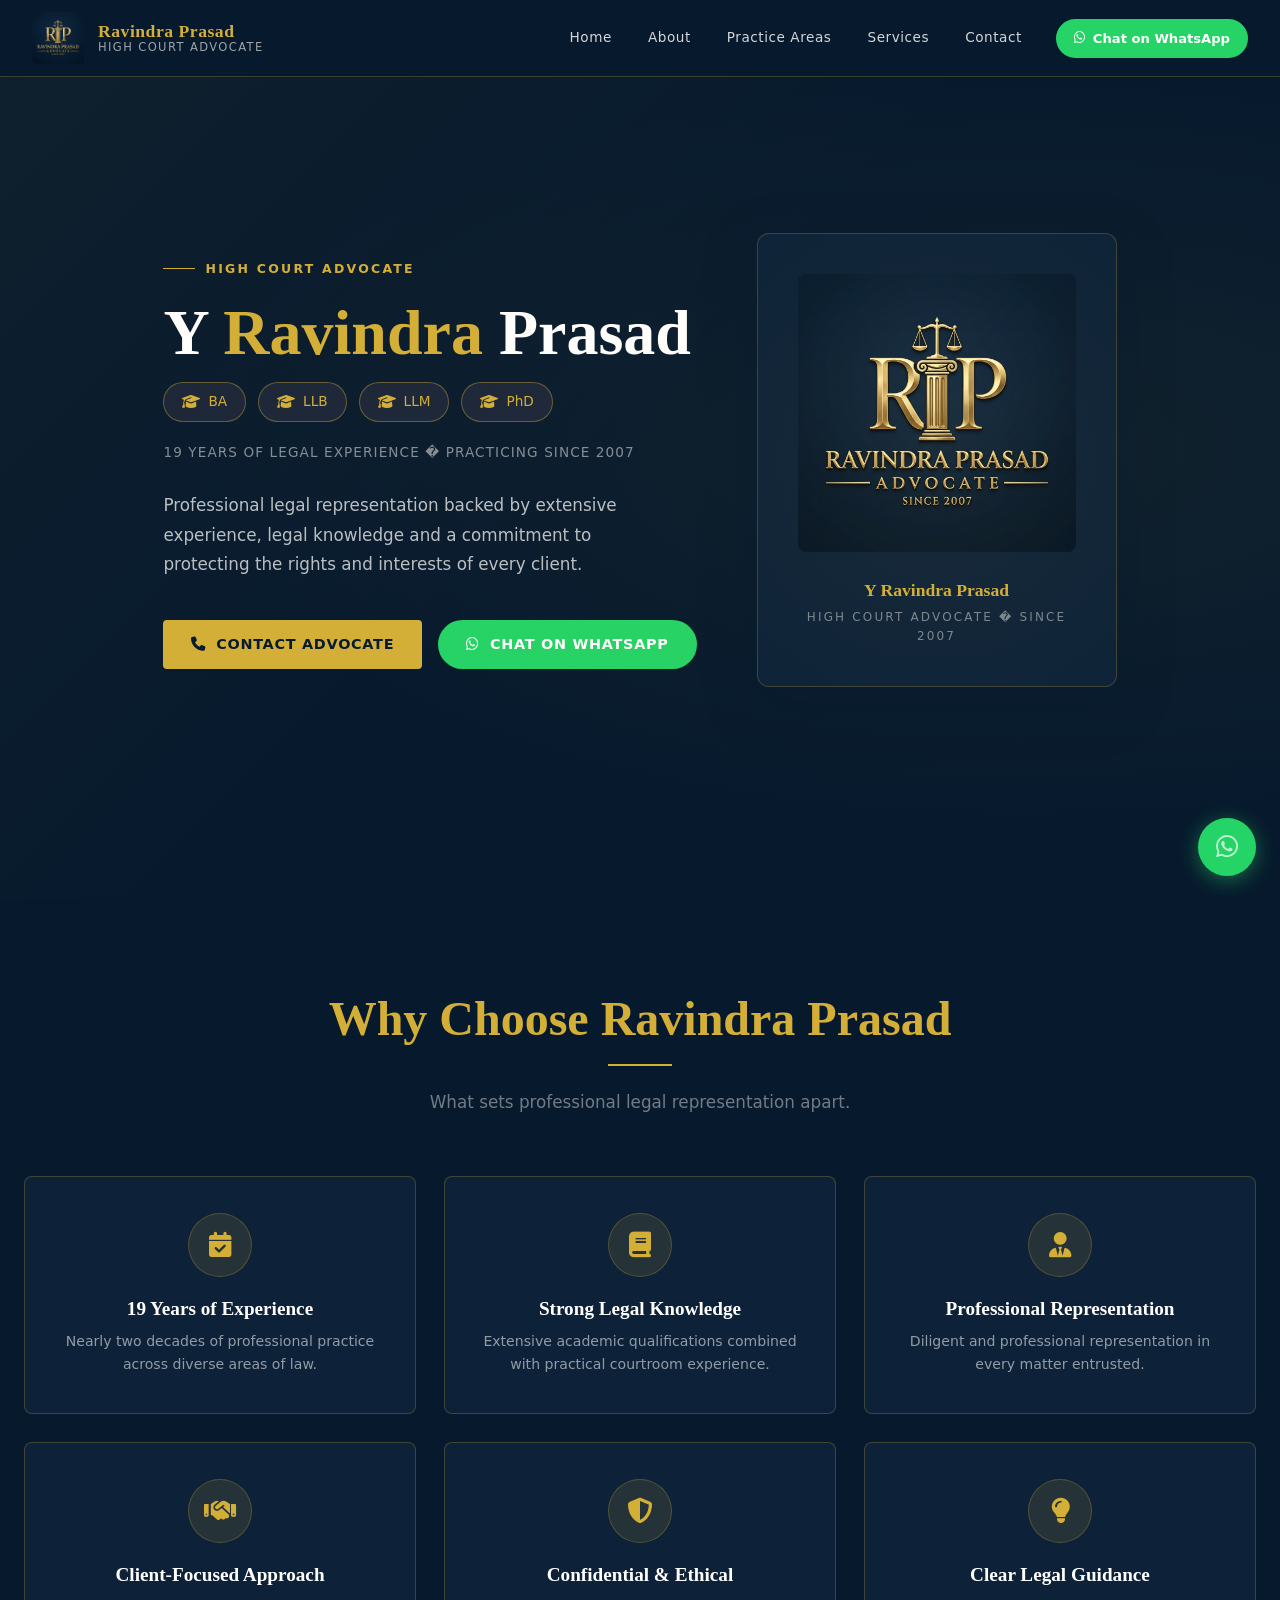
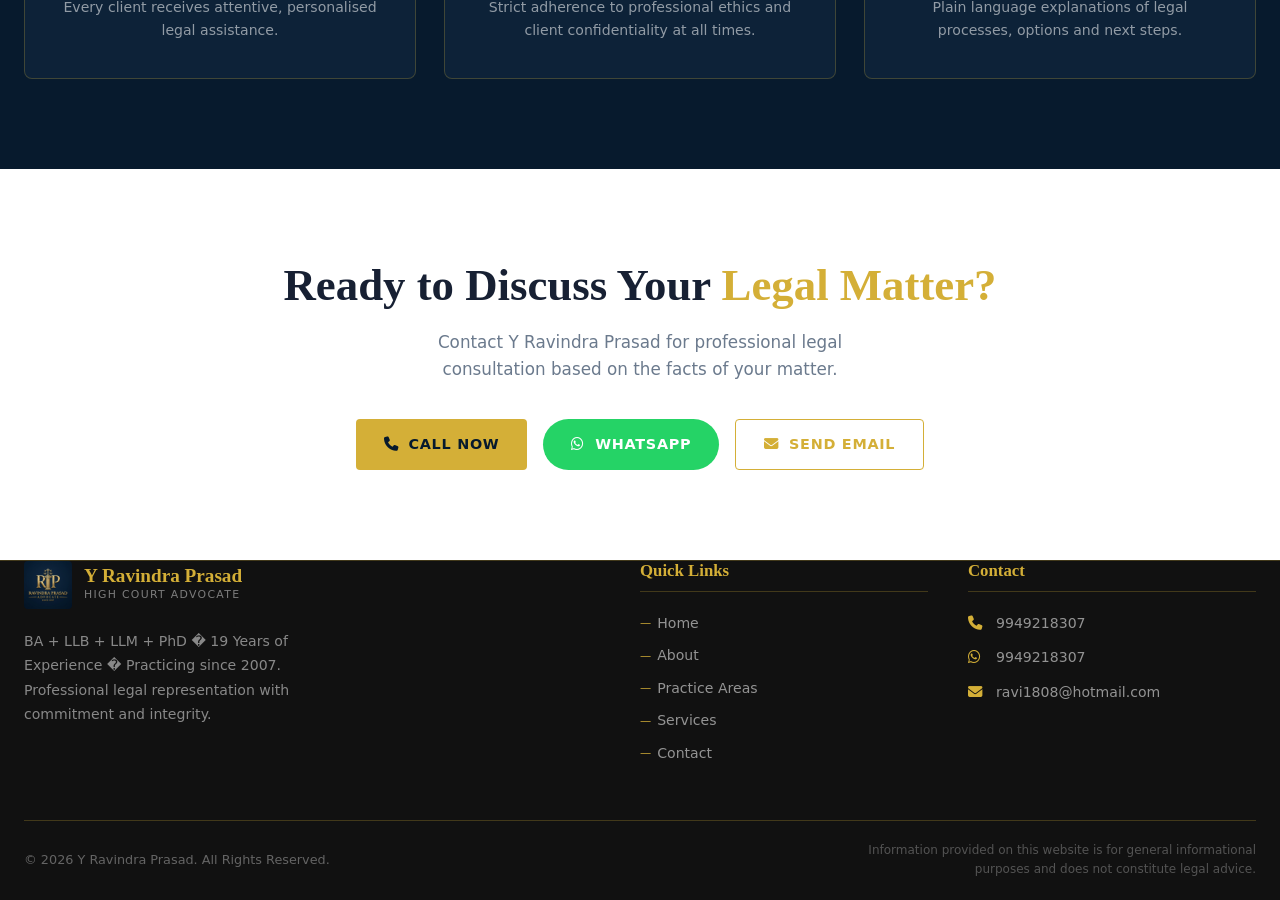
==== commit 13de611f: "Add files via upload footer changes" ====
--- a/index.html
+++ b/index.html
@@ -1,4 +1,4 @@
-<!DOCTYPE html>
+﻿<!DOCTYPE html>
 <html lang="en">
 <head>
     <meta charset="UTF-8">
--- a/site.css
+++ b/site.css
@@ -1109,3 +1109,79 @@
 .qual-badge i {
     font-size: 0.9rem;
 }
+
+/* ============================================================
+   SIMPLE FOOTER
+   ============================================================ */
+#site-footer {
+    background: #111;
+    color: #ccc;
+    padding: 0;
+}
+.simple-footer-inner {
+    max-width: 900px;
+    margin: 0 auto;
+    padding: 48px 24px 0;
+    text-align: center;
+}
+.simple-footer-name {
+    font-size: 1.6rem;
+    font-weight: 700;
+    color: #fff;
+    margin-bottom: 12px;
+    letter-spacing: 0.5px;
+}
+.simple-footer-desc {
+    font-size: 0.92rem;
+    color: #aaa;
+    line-height: 1.7;
+    max-width: 520px;
+    margin: 0 auto 24px;
+}
+.simple-footer-social {
+    display: flex;
+    justify-content: center;
+    gap: 14px;
+    margin-bottom: 32px;
+}
+.simple-footer-icon {
+    display: flex;
+    align-items: center;
+    justify-content: center;
+    width: 42px;
+    height: 42px;
+    border-radius: 50%;
+    border: 1px solid #444;
+    color: #ccc;
+    font-size: 1rem;
+    text-decoration: none;
+    transition: border-color 0.2s, color 0.2s, background 0.2s;
+}
+.simple-footer-icon:hover {
+    border-color: #c9a84c;
+    color: #c9a84c;
+    background: rgba(201,168,76,0.08);
+}
+.simple-footer-bottom {
+    border-top: 1px solid #2a2a2a;
+    padding: 16px 0 20px;
+    display: flex;
+    align-items: center;
+    justify-content: space-between;
+    font-size: 0.82rem;
+    color: #666;
+    flex-wrap: wrap;
+    gap: 8px;
+}
+.simple-footer-nav {
+    display: flex;
+    gap: 20px;
+}
+.simple-footer-nav a {
+    color: #888;
+    text-decoration: none;
+    transition: color 0.2s;
+}
+.simple-footer-nav a:hover {
+    color: #c9a84c;
+}
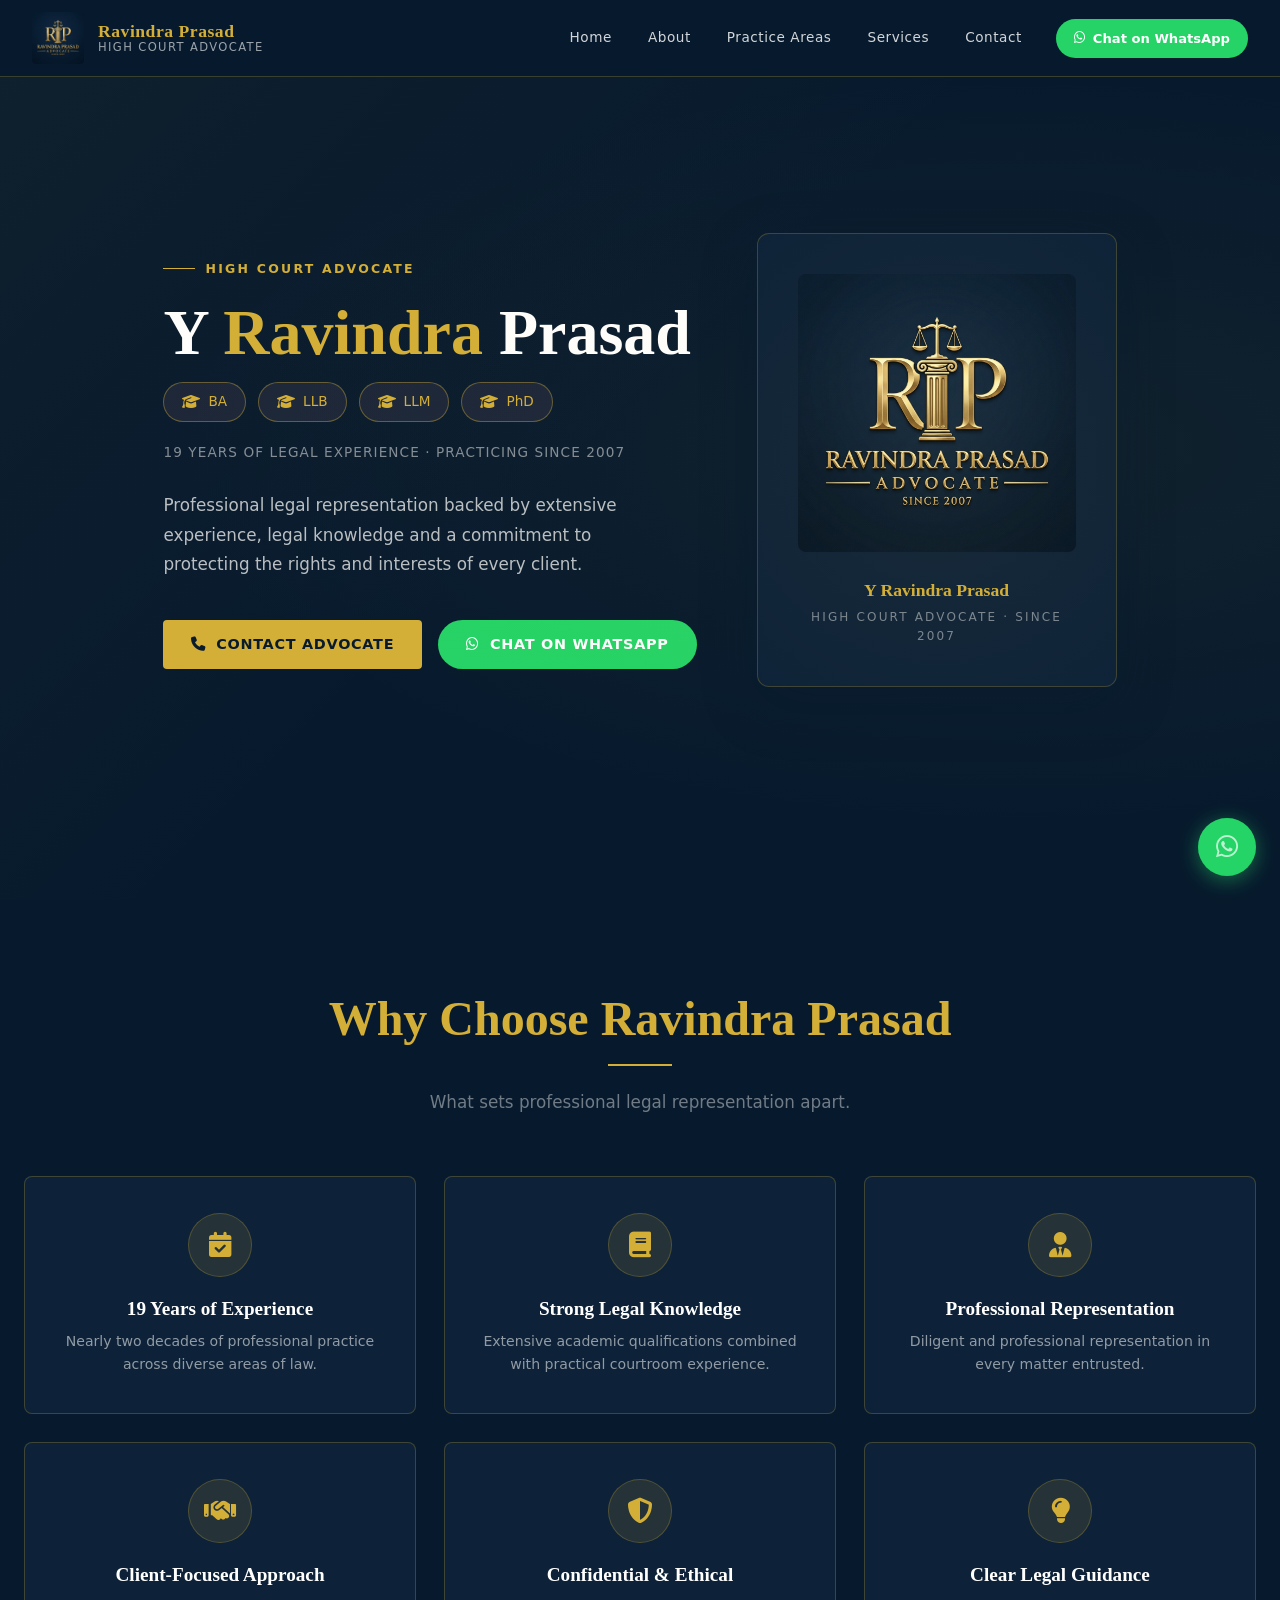
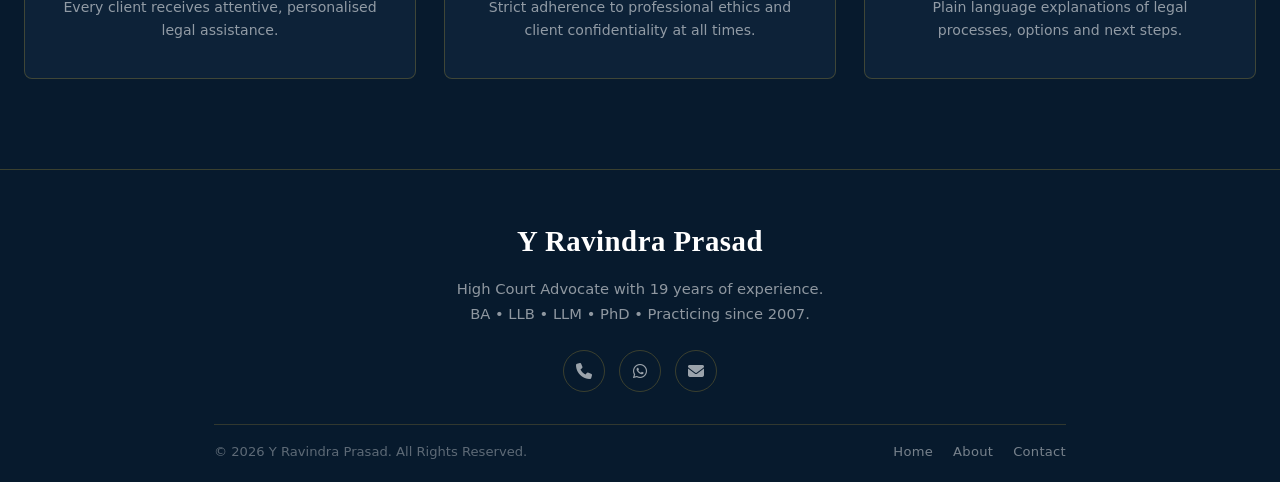
==== commit 2aeb8463: "Add files via upload footer new design" ====
--- a/index.html
+++ b/index.html
@@ -1,256 +1,193 @@
-﻿<!DOCTYPE html>
-<html lang="en">
-<head>
-    <meta charset="UTF-8">
-    <meta name="viewport" content="width=device-width, initial-scale=1.0">
-    <meta name="description" content="Y Ravindra Prasad, High Court Advocate with 19 years of legal experience and qualifications BA, LLB, LLM and PhD. Professional legal representation in Hyderabad.">
-    <meta name="keywords" content="High Court Advocate, Ravindra Prasad, Legal Services, Hyderabad Advocate, LLM PhD Advocate">
-    <meta property="og:title" content="Y Ravindra Prasad | High Court Advocate">
-    <meta property="og:description" content="19 years of professional legal experience. BA + LLB + LLM + PhD. Practicing since 2007.">
-    <meta property="og:type" content="website">
-    <meta name="robots" content="index, follow">
-    <link rel="canonical" href="/">
-    <title>Y Ravindra Prasad | High Court Advocate</title>
-    <!-- Font Awesome -->
-    <link rel="stylesheet" href="https://cdnjs.cloudflare.com/ajax/libs/font-awesome/6.5.0/css/all.min.css" crossorigin="anonymous">
-    <!-- Site CSS -->
-    <link rel="stylesheet" href="./site.css">
-    <link rel="stylesheet" href="./responsive.css">
-</head>
-<body>
-
-<!-- -- HEADER -------------------------------------------------- -->
-<header id="site-header" role="banner">
-    <div class="header-inner">
-        <a href="./index.html" class="header-logo" aria-label="Ravindra Prasad Advocate Home">
-            <img src="./logo.jpg" alt="Ravindra Prasad Advocate Logo" width="52" height="52">
-            <div class="header-logo-text">
-                <span class="header-logo-name">Ravindra Prasad</span>
-                <span class="header-logo-title">High Court Advocate</span>
-            </div>
-        </a>
-
-        <nav class="header-nav" role="navigation" aria-label="Main navigation">
-            <a href="./index.html"          class="nav-link" id="nav-home">Home</a>
-            <a href="./about.html"          class="nav-link" id="nav-about">About</a>
-            <a href="./practice-areas.html" class="nav-link" id="nav-practice">Practice Areas</a>
-            <a href="./services.html"       class="nav-link" id="nav-services">Services</a>
-            <a href="./contact.html"        class="nav-link" id="nav-contact">Contact</a>
-            <a href="https://wa.me/919949218307?text=Hello%20Y%20Ravindra%20Prasad%2C%20I%20would%20like%20to%20discuss%20a%20legal%20matter."
-               target="_blank" rel="noopener noreferrer"
-               class="btn-whatsapp-nav" aria-label="Chat on WhatsApp">
-                <i class="fab fa-whatsapp" aria-hidden="true"></i> Chat on WhatsApp
-            </a>
-        </nav>
-
-        <button class="hamburger" id="hamburger-btn" aria-label="Toggle mobile menu" aria-expanded="false" aria-controls="mobile-nav">
-            <span></span><span></span><span></span>
-        </button>
-    </div>
-
-    <nav id="mobile-nav" class="mobile-nav" aria-label="Mobile navigation" aria-hidden="true">
-        <a href="./index.html"          class="nav-link">Home</a>
-        <a href="./about.html"          class="nav-link">About</a>
-        <a href="./practice-areas.html" class="nav-link">Practice Areas</a>
-        <a href="./services.html"       class="nav-link">Services</a>
-        <a href="./contact.html"        class="nav-link">Contact</a>
-        <a href="https://wa.me/919949218307?text=Hello%20Y%20Ravindra%20Prasad%2C%20I%20would%20like%20to%20discuss%20a%20legal%20matter."
-           target="_blank" rel="noopener noreferrer"
-           class="btn-whatsapp-nav" aria-label="Chat on WhatsApp">
-            <i class="fab fa-whatsapp" aria-hidden="true"></i> Chat on WhatsApp
-        </a>
-    </nav>
-</header>
-
-<!-- -- HERO ---------------------------------------------------- -->
-<main>
-<section id="hero" aria-labelledby="hero-heading">
-    <div class="container">
-        <div class="hero-inner">
-            <!-- Left Content -->
-            <div class="hero-content">
-                <div class="hero-label" aria-hidden="true">
-                    High Court Advocate
-                </div>
-                <h1 id="hero-heading" class="hero-name">
-                    Y <span>Ravindra</span> Prasad
-                </h1>
-                <div class="hero-badges">
-                    <span class="qual-badge"><i class="fa fa-graduation-cap" aria-hidden="true"></i> BA</span>
-                    <span class="qual-badge"><i class="fa fa-graduation-cap" aria-hidden="true"></i> LLB</span>
-                    <span class="qual-badge"><i class="fa fa-graduation-cap" aria-hidden="true"></i> LLM</span>
-                    <span class="qual-badge"><i class="fa fa-graduation-cap" aria-hidden="true"></i> PhD</span>
-                </div>
-                <p class="hero-exp">19 Years of Legal Experience � Practicing Since 2007</p>
-                <p class="hero-desc">
-                    Professional legal representation backed by extensive experience, legal knowledge
-                    and a commitment to protecting the rights and interests of every client.
-                </p>
-                <div class="hero-actions">
-                    <a href="./contact.html" class="btn btn-gold" id="hero-contact-btn">
-                        <i class="fa fa-phone" aria-hidden="true"></i> Contact Advocate
-                    </a>
-                    <a href="https://wa.me/919949218307?text=Hello%20Y%20Ravindra%20Prasad%2C%20I%20would%20like%20to%20discuss%20a%20legal%20matter."
-                       target="_blank" rel="noopener noreferrer"
-                       class="btn btn-whatsapp" id="hero-wa-btn"
-                       aria-label="Chat with advocate on WhatsApp">
-                        <i class="fab fa-whatsapp" aria-hidden="true"></i> Chat on WhatsApp
-                    </a>
-                </div>
-            </div>
-
-            <!-- Right Logo Card -->
-            <div class="hero-logo-card" aria-hidden="true">
-                <img src="./logo.jpg" alt="Ravindra Prasad Advocate Branding Logo" width="300" height="300">
-                <p class="text-gold" style="font-family:var(--font-heading);font-size:1.1rem;font-weight:600;">Y Ravindra Prasad</p>
-                <p class="hero-logo-since">High Court Advocate � Since 2007</p>
-            </div>
-        </div>
-    </div>
-</section>
-
-<!-- -- WHY CHOOSE ---------------------------------------------- -->
-<section class="section section-navy" aria-labelledby="why-heading-home">
-    <div class="container">
-        <div class="section-header fade-up">
-            <h2 id="why-heading-home" class="text-gold">Why Choose Ravindra Prasad</h2>
-            <div class="gold-line"></div>
-            <p class="text-white" style="opacity:0.65;">What sets professional legal representation apart.</p>
-        </div>
-        <div class="why-grid">
-            <div class="why-item fade-up">
-                <div class="why-icon"><i class="fa fa-calendar-check" aria-hidden="true"></i></div>
-                <h3 class="why-title">19 Years of Experience</h3>
-                <p class="why-desc">Nearly two decades of professional practice across diverse areas of law.</p>
-            </div>
-            <div class="why-item fade-up">
-                <div class="why-icon"><i class="fa fa-book" aria-hidden="true"></i></div>
-                <h3 class="why-title">Strong Legal Knowledge</h3>
-                <p class="why-desc">Extensive academic qualifications combined with practical courtroom experience.</p>
-            </div>
-            <div class="why-item fade-up">
-                <div class="why-icon"><i class="fa fa-user-tie" aria-hidden="true"></i></div>
-                <h3 class="why-title">Professional Representation</h3>
-                <p class="why-desc">Diligent and professional representation in every matter entrusted.</p>
-            </div>
-            <div class="why-item fade-up">
-                <div class="why-icon"><i class="fa fa-handshake" aria-hidden="true"></i></div>
-                <h3 class="why-title">Client-Focused Approach</h3>
-                <p class="why-desc">Every client receives attentive, personalised legal assistance.</p>
-            </div>
-            <div class="why-item fade-up">
-                <div class="why-icon"><i class="fa fa-shield-halved" aria-hidden="true"></i></div>
-                <h3 class="why-title">Confidential & Ethical</h3>
-                <p class="why-desc">Strict adherence to professional ethics and client confidentiality at all times.</p>
-            </div>
-            <div class="why-item fade-up">
-                <div class="why-icon"><i class="fa fa-lightbulb" aria-hidden="true"></i></div>
-                <h3 class="why-title">Clear Legal Guidance</h3>
-                <p class="why-desc">Plain language explanations of legal processes, options and next steps.</p>
-            </div>
-        </div>
-    </div>
-</section>
-
-<!-- -- CTA ------------------------------------------------------ -->
-<section class="section section-white" aria-label="Contact call-to-action">
-    <div class="container text-center fade-up">
-        <h2 class="heading-lg" style="font-family:var(--font-heading);margin-bottom:16px;">
-            Ready to Discuss Your <span class="text-gold">Legal Matter?</span>
-        </h2>
-        <p style="color:var(--text-muted);font-size:1.05rem;margin-bottom:36px;max-width:500px;margin-left:auto;margin-right:auto;">
-            Contact Y Ravindra Prasad for professional legal consultation based on the facts of your matter.
-        </p>
-        <div style="display:flex;gap:16px;justify-content:center;flex-wrap:wrap;">
-            <button class="btn btn-gold" id="home-call-btn" onclick="this.innerHTML='<i class=\'fa fa-phone\' aria-hidden=\'true\'></i> 9949218307'; if(window.innerWidth <= 768) window.location.href='tel:+919949218307';">
-                <i class="fa fa-phone" aria-hidden="true"></i> Call Now
-            </button>
-            <a href="https://wa.me/919949218307?text=Hello%20Y%20Ravindra%20Prasad%2C%20I%20would%20like%20to%20discuss%20a%20legal%20matter."
-               target="_blank" rel="noopener noreferrer"
-               class="btn btn-whatsapp" id="home-wa-cta-btn" aria-label="WhatsApp the advocate">
-                <i class="fab fa-whatsapp" aria-hidden="true"></i> WhatsApp
-            </a>
-            <a href="mailto:ravi1808@hotmail.com" class="btn btn-outline-gold" id="home-email-btn">
-                <i class="fa fa-envelope" aria-hidden="true"></i> Send Email
-            </a>
-        </div>
-    </div>
-</section>
-</main>
-
-<!-- -- FOOTER --------------------------------------------------- -->
-<footer id="site-footer" role="contentinfo">
-    <div class="container">
-        <div class="footer-grid">
-            <div class="footer-brand">
-                <div class="footer-logo">
-                    <img src="./logo.jpg" alt="Ravindra Prasad Advocate" width="48" height="48">
-                    <div>
-                        <div class="footer-logo-name">Y Ravindra Prasad</div>
-                        <div class="footer-logo-title">High Court Advocate</div>
-                    </div>
-                </div>
-                <p class="footer-desc">
-                    BA + LLB + LLM + PhD � 19 Years of Experience � Practicing since 2007.<br>
-                    Professional legal representation with commitment and integrity.
-                </p>
-                
-            </div>
-
-            
-
-                        <div class="footer-col">
-                <h4>Quick Links</h4>
-                <nav class="footer-links" aria-label="Footer navigation">
-                    <a href="./index.html">Home</a>
-                    <a href="./about.html">About</a>
-                    <a href="./practice-areas.html">Practice Areas</a>
-                    <a href="./services.html">Services</a>
-                    <a href="./contact.html">Contact</a>
-                </nav>
-            </div>
-<div class="footer-col">
-                <h4>Contact</h4>
-                <div class="footer-contact-items">
-                    <div class="footer-contact-item">
-                        <i class="fa fa-phone" aria-hidden="true"></i>
-                        <a href="tel:+919949218307">9949218307</a>
-                    </div>
-                    <div class="footer-contact-item">
-                        <i class="fab fa-whatsapp" aria-hidden="true"></i>
-                        <a href="https://wa.me/919949218307" target="_blank" rel="noopener noreferrer">9949218307</a>
-                    </div>
-                    <div class="footer-contact-item">
-                        <i class="fa fa-envelope" aria-hidden="true"></i>
-                        <a href="mailto:ravi1808@hotmail.com">ravi1808@hotmail.com</a>
-                    </div>
-                </div>
-            </div>
-        </div>
-
-        <div class="footer-bottom">
-            <p class="footer-copy">&copy; 2026 Y Ravindra Prasad. All Rights Reserved.</p>
-            <p class="footer-legal">
-                Information provided on this website is for general informational purposes and does not constitute legal advice.
-            </p>
-        </div>
-    </div>
-</footer>
-
-<!-- -- FLOATING WHATSAPP ---------------------------------------- -->
-<div id="float-wa" aria-label="WhatsApp quick contact">
-    <span class="float-wa-tooltip">Chat with Advocate</span>
-    <a href="https://wa.me/919949218307?text=Hello%20Y%20Ravindra%20Prasad%2C%20I%20would%20like%20to%20discuss%20a%20legal%20matter."
-       target="_blank" rel="noopener noreferrer"
-       class="float-wa-btn" id="float-wa-btn"
-       aria-label="Open WhatsApp to contact Ravindra Prasad">
-        <i class="fab fa-whatsapp" aria-hidden="true"></i>
-    </a>
-</div>
-
-<!-- Scripts -->
-<script src="https://code.jquery.com/jquery-3.7.1.min.js" crossorigin="anonymous"></script>
-<script src="./navigation.js"></script>
-<script src="./site.js"></script>
-</body>
-</html>
+<!DOCTYPE html>
+<html lang="en">
+<head>
+    <meta charset="UTF-8">
+    <meta name="viewport" content="width=device-width, initial-scale=1.0">
+    <meta name="description" content="Y Ravindra Prasad, High Court Advocate with 19 years of legal experience and qualifications BA, LLB, LLM and PhD. Professional legal representation in Hyderabad.">
+    <meta name="keywords" content="High Court Advocate, Ravindra Prasad, Legal Services, Hyderabad Advocate, LLM PhD Advocate">
+    <meta property="og:title" content="Y Ravindra Prasad | High Court Advocate">
+    <meta property="og:description" content="19 years of professional legal experience. BA + LLB + LLM + PhD. Practicing since 2007.">
+    <meta property="og:type" content="website">
+    <meta name="robots" content="index, follow">
+    <link rel="canonical" href="/">
+    <title>Y Ravindra Prasad | High Court Advocate</title>
+    <!-- Font Awesome -->
+    <link rel="stylesheet" href="https://cdnjs.cloudflare.com/ajax/libs/font-awesome/6.5.0/css/all.min.css" crossorigin="anonymous">
+    <!-- Site CSS -->
+    <link rel="stylesheet" href="./site.css">
+    <link rel="stylesheet" href="./responsive.css">
+</head>
+<body>
+
+<!-- -- HEADER -------------------------------------------------- -->
+<header id="site-header" role="banner">
+    <div class="header-inner">
+        <a href="./index.html" class="header-logo" aria-label="Ravindra Prasad Advocate Home">
+            <img src="./logo.jpg" alt="Ravindra Prasad Advocate Logo" width="52" height="52">
+            <div class="header-logo-text">
+                <span class="header-logo-name">Ravindra Prasad</span>
+                <span class="header-logo-title">High Court Advocate</span>
+            </div>
+        </a>
+
+        <nav class="header-nav" role="navigation" aria-label="Main navigation">
+            <a href="./index.html"          class="nav-link" id="nav-home">Home</a>
+            <a href="./about.html"          class="nav-link" id="nav-about">About</a>
+            <a href="./practice-areas.html" class="nav-link" id="nav-practice">Practice Areas</a>
+            <a href="./services.html"       class="nav-link" id="nav-services">Services</a>
+            <a href="./contact.html"        class="nav-link" id="nav-contact">Contact</a>
+            <a href="https://wa.me/919949218307?text=Hello%20Y%20Ravindra%20Prasad%2C%20I%20would%20like%20to%20discuss%20a%20legal%20matter."
+               target="_blank" rel="noopener noreferrer"
+               class="btn-whatsapp-nav" aria-label="Chat on WhatsApp">
+                <i class="fab fa-whatsapp" aria-hidden="true"></i> Chat on WhatsApp
+            </a>
+        </nav>
+
+        <button class="hamburger" id="hamburger-btn" aria-label="Toggle mobile menu" aria-expanded="false" aria-controls="mobile-nav">
+            <span></span><span></span><span></span>
+        </button>
+    </div>
+
+    <nav id="mobile-nav" class="mobile-nav" aria-label="Mobile navigation" aria-hidden="true">
+        <a href="./index.html"          class="nav-link">Home</a>
+        <a href="./about.html"          class="nav-link">About</a>
+        <a href="./practice-areas.html" class="nav-link">Practice Areas</a>
+        <a href="./services.html"       class="nav-link">Services</a>
+        <a href="./contact.html"        class="nav-link">Contact</a>
+        <a href="https://wa.me/919949218307?text=Hello%20Y%20Ravindra%20Prasad%2C%20I%20would%20like%20to%20discuss%20a%20legal%20matter."
+           target="_blank" rel="noopener noreferrer"
+           class="btn-whatsapp-nav" aria-label="Chat on WhatsApp">
+            <i class="fab fa-whatsapp" aria-hidden="true"></i> Chat on WhatsApp
+        </a>
+    </nav>
+</header>
+
+<!-- -- HERO ---------------------------------------------------- -->
+<main>
+<section id="hero" aria-labelledby="hero-heading">
+    <div class="container">
+        <div class="hero-inner">
+            <!-- Left Content -->
+            <div class="hero-content">
+                <div class="hero-label" aria-hidden="true">
+                    High Court Advocate
+                </div>
+                <h1 id="hero-heading" class="hero-name">
+                    Y <span>Ravindra</span> Prasad
+                </h1>
+                <div class="hero-badges">
+                    <span class="qual-badge"><i class="fa fa-graduation-cap" aria-hidden="true"></i> BA</span>
+                    <span class="qual-badge"><i class="fa fa-graduation-cap" aria-hidden="true"></i> LLB</span>
+                    <span class="qual-badge"><i class="fa fa-graduation-cap" aria-hidden="true"></i> LLM</span>
+                    <span class="qual-badge"><i class="fa fa-graduation-cap" aria-hidden="true"></i> PhD</span>
+                </div>
+                <p class="hero-exp">19 Years of Legal Experience &middot; Practicing Since 2007</p>
+                <p class="hero-desc">
+                    Professional legal representation backed by extensive experience, legal knowledge
+                    and a commitment to protecting the rights and interests of every client.
+                </p>
+                <div class="hero-actions">
+                    <a href="./contact.html" class="btn btn-gold" id="hero-contact-btn">
+                        <i class="fa fa-phone" aria-hidden="true"></i> Contact Advocate
+                    </a>
+                    <a href="https://wa.me/919949218307?text=Hello%20Y%20Ravindra%20Prasad%2C%20I%20would%20like%20to%20discuss%20a%20legal%20matter."
+                       target="_blank" rel="noopener noreferrer"
+                       class="btn btn-whatsapp" id="hero-wa-btn"
+                       aria-label="Chat with advocate on WhatsApp">
+                        <i class="fab fa-whatsapp" aria-hidden="true"></i> Chat on WhatsApp
+                    </a>
+                </div>
+            </div>
+
+            <!-- Right Logo Card -->
+            <div class="hero-logo-card" aria-hidden="true">
+                <img src="./logo.jpg" alt="Ravindra Prasad Advocate Branding Logo" width="300" height="300">
+                <p class="text-gold" style="font-family:var(--font-heading);font-size:1.1rem;font-weight:600;">Y Ravindra Prasad</p>
+                <p class="hero-logo-since">High Court Advocate &middot; Since 2007</p>
+            </div>
+        </div>
+    </div>
+</section>
+
+<!-- -- WHY CHOOSE ---------------------------------------------- -->
+<section class="section section-navy" aria-labelledby="why-heading-home">
+    <div class="container">
+        <div class="section-header fade-up">
+            <h2 id="why-heading-home" class="text-gold">Why Choose Ravindra Prasad</h2>
+            <div class="gold-line"></div>
+            <p class="text-white" style="opacity:0.65;">What sets professional legal representation apart.</p>
+        </div>
+        <div class="why-grid">
+            <div class="why-item fade-up">
+                <div class="why-icon"><i class="fa fa-calendar-check" aria-hidden="true"></i></div>
+                <h3 class="why-title">19 Years of Experience</h3>
+                <p class="why-desc">Nearly two decades of professional practice across diverse areas of law.</p>
+            </div>
+            <div class="why-item fade-up">
+                <div class="why-icon"><i class="fa fa-book" aria-hidden="true"></i></div>
+                <h3 class="why-title">Strong Legal Knowledge</h3>
+                <p class="why-desc">Extensive academic qualifications combined with practical courtroom experience.</p>
+            </div>
+            <div class="why-item fade-up">
+                <div class="why-icon"><i class="fa fa-user-tie" aria-hidden="true"></i></div>
+                <h3 class="why-title">Professional Representation</h3>
+                <p class="why-desc">Diligent and professional representation in every matter entrusted.</p>
+            </div>
+            <div class="why-item fade-up">
+                <div class="why-icon"><i class="fa fa-handshake" aria-hidden="true"></i></div>
+                <h3 class="why-title">Client-Focused Approach</h3>
+                <p class="why-desc">Every client receives attentive, personalised legal assistance.</p>
+            </div>
+            <div class="why-item fade-up">
+                <div class="why-icon"><i class="fa fa-shield-halved" aria-hidden="true"></i></div>
+                <h3 class="why-title">Confidential & Ethical</h3>
+                <p class="why-desc">Strict adherence to professional ethics and client confidentiality at all times.</p>
+            </div>
+            <div class="why-item fade-up">
+                <div class="why-icon"><i class="fa fa-lightbulb" aria-hidden="true"></i></div>
+                <h3 class="why-title">Clear Legal Guidance</h3>
+                <p class="why-desc">Plain language explanations of legal processes, options and next steps.</p>
+            </div>
+        </div>
+    </div>
+</section>
+</main>
+
+<!-- FOOTER -->
+<footer id="site-footer" role="contentinfo">
+<div class="simple-footer-inner">
+    <div class="simple-footer-name">Y Ravindra Prasad</div>
+    <p class="simple-footer-desc">High Court Advocate with 19 years of experience.<br>BA &bull; LLB &bull; LLM &bull; PhD &bull; Practicing since 2007.</p>
+    <div class="simple-footer-social">
+        <a href="tel:+919949218307" class="simple-footer-icon" aria-label="Call"><i class="fa fa-phone"></i></a>
+        <a href="https://wa.me/919949218307" target="_blank" rel="noopener noreferrer" class="simple-footer-icon" aria-label="WhatsApp"><i class="fab fa-whatsapp"></i></a>
+        <a href="mailto:ravi1808@hotmail.com" class="simple-footer-icon" aria-label="Email"><i class="fa fa-envelope"></i></a>
+    </div>
+    <div class="simple-footer-bottom">
+        <span>&copy; 2026 Y Ravindra Prasad. All Rights Reserved.</span>
+        <nav class="simple-footer-nav" aria-label="Footer navigation">
+            <a href="./index.html">Home</a>
+            <a href="./about.html">About</a>
+            <a href="./contact.html">Contact</a>
+        </nav>
+    </div>
+</div>
+</footer>
+
+<!-- -- FLOATING WHATSAPP ---------------------------------------- -->
+<div id="float-wa" aria-label="WhatsApp quick contact">
+    <span class="float-wa-tooltip">Chat with Advocate</span>
+    <a href="https://wa.me/919949218307?text=Hello%20Y%20Ravindra%20Prasad%2C%20I%20would%20like%20to%20discuss%20a%20legal%20matter."
+       target="_blank" rel="noopener noreferrer"
+       class="float-wa-btn" id="float-wa-btn"
+       aria-label="Open WhatsApp to contact Ravindra Prasad">
+        <i class="fab fa-whatsapp" aria-hidden="true"></i>
+    </a>
+</div>
+
+<!-- Scripts -->
+<script src="https://code.jquery.com/jquery-3.7.1.min.js" crossorigin="anonymous"></script>
+<script src="./navigation.js"></script>
+<script src="./site.js"></script>
+</body>
+</html>
--- a/site.css
+++ b/site.css
@@ -1111,12 +1111,15 @@
 }
 
 /* ============================================================
-   SIMPLE FOOTER
+/* ============================================================
+   SIMPLE FOOTER  — matches header colour & font style
    ============================================================ */
 #site-footer {
-    background: #111;
-    color: #ccc;
+    background: var(--navy);
+    color: rgba(255,255,255,0.6);
+    border-top: 1px solid var(--border-gold);
     padding: 0;
+    font-family: var(--font-body);
 }
 .simple-footer-inner {
     max-width: 900px;
@@ -1125,15 +1128,17 @@
     text-align: center;
 }
 .simple-footer-name {
-    font-size: 1.6rem;
+    font-family: var(--font-heading);
+    font-size: 1.8rem;
     font-weight: 700;
-    color: #fff;
+    color: var(--white);
     margin-bottom: 12px;
     letter-spacing: 0.5px;
 }
 .simple-footer-desc {
+    font-family: var(--font-body);
     font-size: 0.92rem;
-    color: #aaa;
+    color: rgba(255,255,255,0.55);
     line-height: 1.7;
     max-width: 520px;
     margin: 0 auto 24px;
@@ -1151,37 +1156,41 @@
     width: 42px;
     height: 42px;
     border-radius: 50%;
-    border: 1px solid #444;
-    color: #ccc;
+    border: 1px solid var(--border-gold);
+    color: rgba(255,255,255,0.6);
     font-size: 1rem;
     text-decoration: none;
-    transition: border-color 0.2s, color 0.2s, background 0.2s;
+    transition: var(--transition);
 }
 .simple-footer-icon:hover {
-    border-color: #c9a84c;
-    color: #c9a84c;
-    background: rgba(201,168,76,0.08);
+    border-color: var(--gold);
+    color: var(--gold);
+    background: rgba(212,175,55,0.1);
 }
 .simple-footer-bottom {
-    border-top: 1px solid #2a2a2a;
+    border-top: 1px solid rgba(212,175,55,0.2);
     padding: 16px 0 20px;
     display: flex;
     align-items: center;
     justify-content: space-between;
     font-size: 0.82rem;
-    color: #666;
+    color: rgba(255,255,255,0.35);
     flex-wrap: wrap;
     gap: 8px;
+    font-family: var(--font-body);
 }
 .simple-footer-nav {
     display: flex;
     gap: 20px;
 }
 .simple-footer-nav a {
-    color: #888;
+    color: rgba(255,255,255,0.45);
     text-decoration: none;
+    font-family: var(--font-body);
+    font-size: 0.82rem;
+    letter-spacing: 0.02em;
     transition: color 0.2s;
 }
 .simple-footer-nav a:hover {
-    color: #c9a84c;
-}
+    color: var(--gold);
+}
